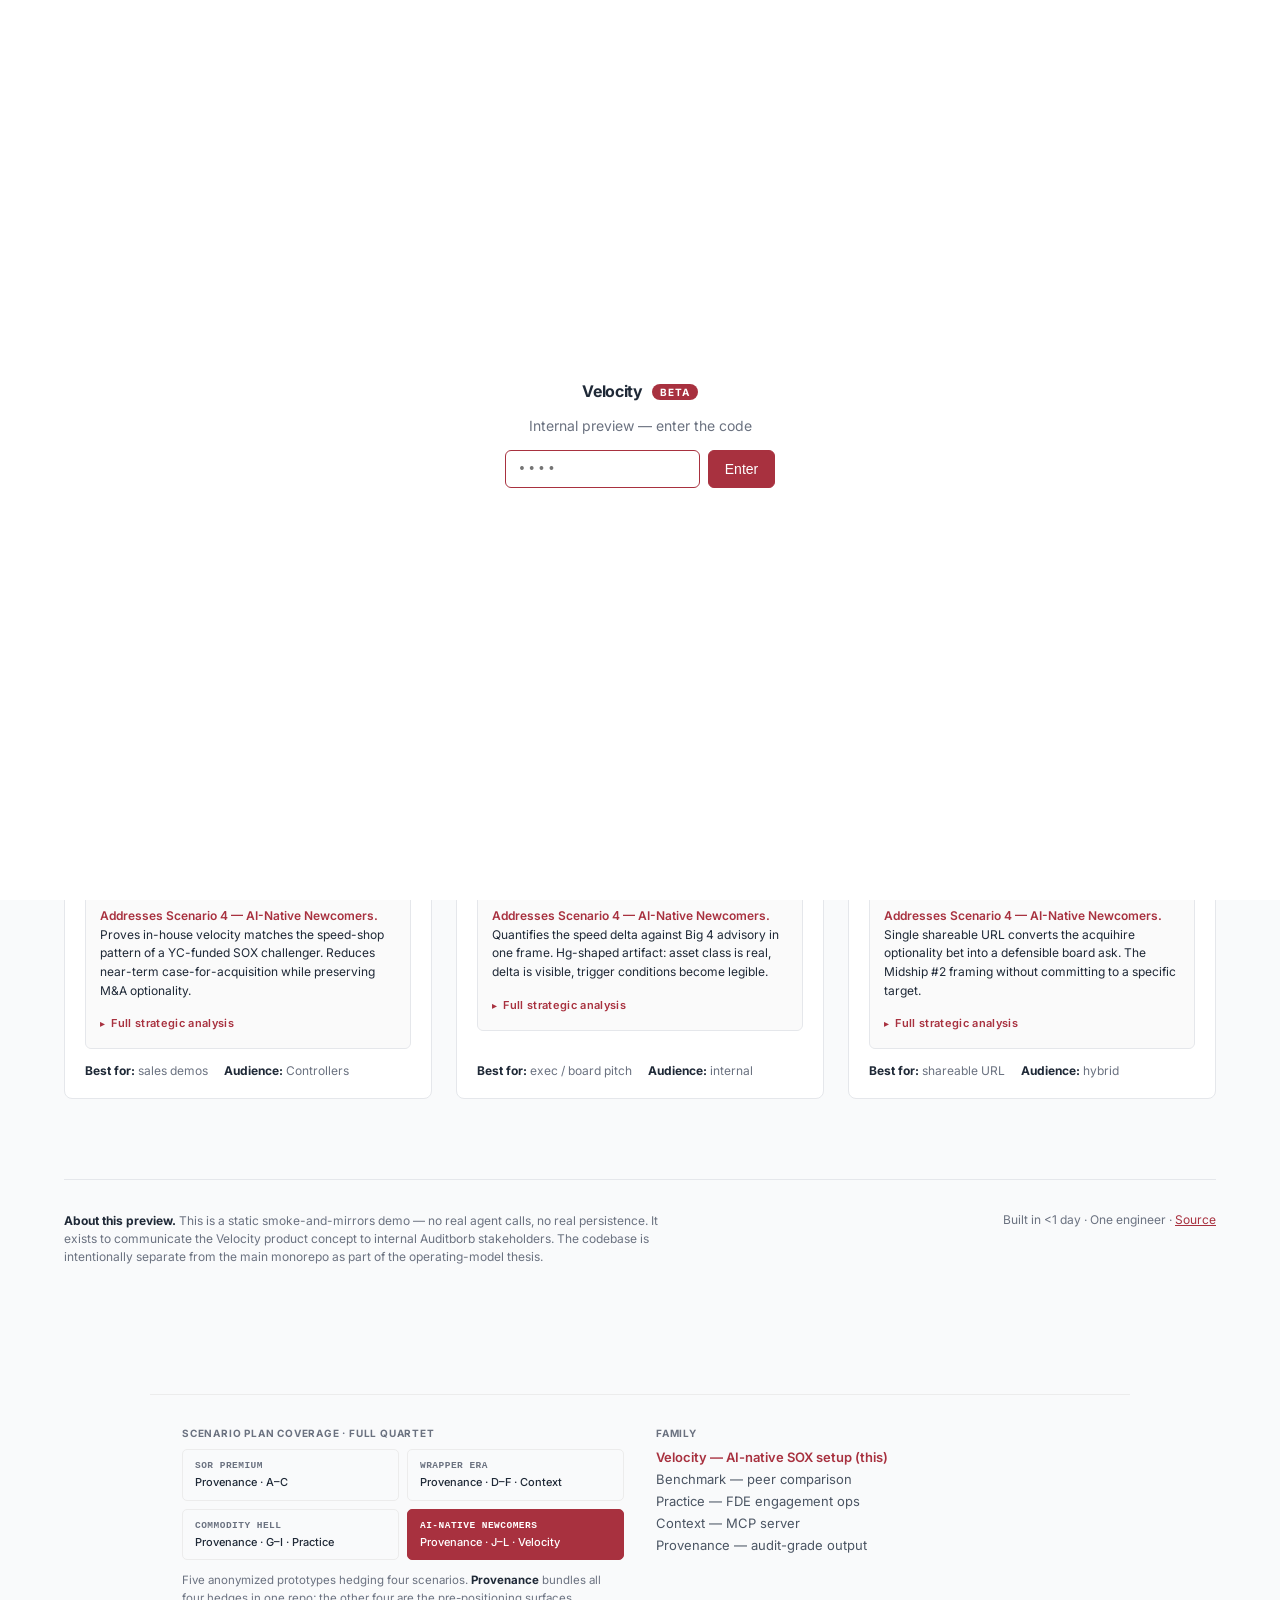
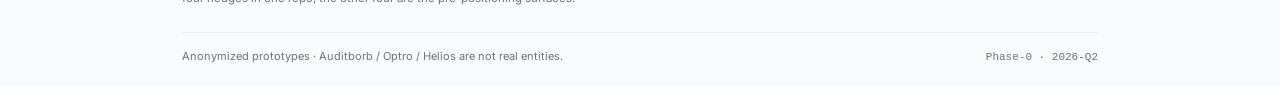
==== index.html @ 1fac0335 "Add Optro family footer linking all five sibling prototypes Drop-in self-contained footer (inline CS" ====
<!DOCTYPE html>
<html lang="en">
<head>
  <meta charset="UTF-8" />
  <meta name="viewport" content="width=device-width, initial-scale=1.0" />
  <meta name="robots" content="noindex,nofollow" />
  <title>Velocity — Internal Preview</title>
  <link rel="preconnect" href="https://fonts.googleapis.com" />
  <link rel="preconnect" href="https://fonts.gstatic.com" crossorigin />
  <link href="https://fonts.googleapis.com/css2?family=Inter:wght@400;500;600;700&family=Source+Serif+4:wght@400;600&display=swap" rel="stylesheet" />
  <link rel="stylesheet" href="shared.css" />
  <style>
    /* Scenario hedge block */
    .scenario-block { margin: 4px 0 14px; padding: 12px 14px; background: #fafafa; border: 1px solid var(--border); border-radius: 6px; }
    .scenario-block-label { font-size: 9px; font-weight: 700; letter-spacing: 0.12em; text-transform: uppercase; color: var(--muted); margin-bottom: 8px; }
    .scenario-map { display: grid; grid-template-columns: 1fr 1fr; gap: 4px; margin: 0; }
    .sm-cell { padding: 6px 8px; background: white; border: 1px solid var(--border); border-radius: 3px; font-size: 10px; line-height: 1.3; min-height: 38px; display: flex; flex-direction: column; gap: 1px; }
    .sm-cell .sm-tag { font-family: ui-monospace, monospace; font-size: 9px; font-weight: 700; color: var(--muted); }
    .sm-cell .sm-name { font-weight: 500; color: var(--ink); }
    .sm-cell.active { background: var(--accent); border-color: var(--accent); }
    .sm-cell.active .sm-tag, .sm-cell.active .sm-name { color: white; }
    .sm-cell.cross { background: #fef2f2; border-color: #fecaca; }
    .sm-cell.cross .sm-tag, .sm-cell.cross .sm-name { color: var(--accent); }
    .sm-cell.vuln { opacity: 0.5; }
    .sm-cell.vuln .sm-name { text-decoration: line-through; }
    .scenario-axis { font-size: 8px; color: var(--muted); font-family: ui-monospace, monospace; text-transform: uppercase; letter-spacing: 0.08em; display: flex; justify-content: space-between; padding: 4px 2px 0; }
    .scenario-analysis { font-size: 12px; line-height: 1.55; color: var(--ink); margin: 10px 0 0; }
    .scenario-analysis strong { color: var(--accent); font-weight: 600; }
    /* Progressive disclosure */
    .scenario-deep { margin-top: 10px; }
    .scenario-deep summary { cursor: pointer; font-size: 11px; font-weight: 600; color: var(--accent); letter-spacing: 0.03em; padding: 6px 8px; margin: 0 -8px; border-radius: 4px; list-style: none; user-select: none; display: flex; align-items: center; gap: 6px; }
    .scenario-deep summary::-webkit-details-marker { display: none; }
    .scenario-deep summary::before { content: '▸'; font-size: 10px; transition: transform 0.15s; }
    .scenario-deep[open] summary::before { transform: rotate(90deg); }
    .scenario-deep summary:hover { background: rgba(168, 49, 63, 0.06); }
    .scenario-deep-body { margin-top: 10px; padding: 12px 14px; background: white; border: 1px solid var(--border); border-radius: 5px; }
    .sd-section { margin-bottom: 14px; }
    .sd-section:last-child { margin-bottom: 0; }
    .sd-label { font-size: 9px; font-weight: 700; color: var(--muted); text-transform: uppercase; letter-spacing: 0.08em; margin-bottom: 4px; }
    .sd-text { font-size: 11.5px; line-height: 1.55; color: var(--ink); }
    .sd-text code { font-family: ui-monospace, monospace; font-size: 11px; background: #f3f4f6; padding: 1px 5px; border-radius: 3px; }
    .sd-list { font-size: 11.5px; line-height: 1.55; color: var(--ink); margin: 0; padding-left: 16px; }
    .sd-list li { margin-bottom: 3px; }
    .sd-list li:last-child { margin-bottom: 0; }
    .sd-cost { display: inline-block; font-family: ui-monospace, monospace; font-size: 10px; background: #fef2f2; color: var(--accent); padding: 1px 6px; border-radius: 3px; }
  </style>
  <script>
    document.addEventListener('DOMContentLoaded', function() {
      document.querySelectorAll('.scenario-block').forEach(function(el) {
        el.addEventListener('click', function(e) { e.stopPropagation(); });
      });
    });
  </script>
</head>
<body>
  <header style="border-bottom: 1px solid var(--border); background: white;">
    <div class="container" style="display: flex; justify-content: space-between; align-items: center; padding: 16px 24px;">
      <div>
        <span class="brand">Velocity</span>
        <span class="beta-pill">BETA</span>
      </div>
      <div style="font-size: 12px; color: var(--muted);">
        Internal preview — <span class="accent">do not share</span>
      </div>
    </div>
  </header>

  <main class="container" style="padding: 64px 24px;">
    <div style="max-width: 720px;">
      <h1 style="font-size: 40px; font-weight: 700; letter-spacing: -0.02em; line-height: 1.1; margin: 0 0 16px;">
        Three ways to explain Velocity.
      </h1>
      <p style="font-size: 18px; color: var(--muted); line-height: 1.5; margin: 0 0 12px;">
        Velocity is Auditborb's AI-native pre-IPO SOX 404 self-serve product — positioned against Vanta on speed and against Big 4 advisory on cost. This page is the internal preview of three different demo formats that explain the idea.
      </p>
      <p style="font-size: 14px; color: var(--muted); line-height: 1.5; margin: 0 0 0;">
        Pick one to view. Each is fully clickable; all content is pre-baked (no live agent). The wizard is not the product — the operating model is the product. The wizard is the surface that proves it.
      </p>
    </div>

    <section style="margin-top: 48px; display: grid; grid-template-columns: repeat(auto-fit, minmax(320px, 1fr)); gap: 24px;">

      <!-- Option 1 -->
      <a href="option-1.html" class="card" style="text-decoration: none; color: inherit; display: flex; flex-direction: column; overflow: hidden; transition: transform 0.15s, box-shadow 0.15s;" onmouseover="this.style.transform='translateY(-2px)';this.style.boxShadow='0 8px 24px -8px rgba(0,0,0,0.1)'" onmouseout="this.style.transform='';this.style.boxShadow=''">
        <div style="aspect-ratio: 16/10; background: linear-gradient(135deg, #fef2f2 0%, #fce7f3 100%); display: flex; align-items: center; justify-content: center; border-bottom: 1px solid var(--border); position: relative;">
          <!-- Stylized preview: wizard stepper + faux content -->
          <div style="position: absolute; inset: 24px; background: white; border: 1px solid var(--border); border-radius: 6px; padding: 16px; display: flex; flex-direction: column; gap: 12px;">
            <div class="stepper">
              <div class="stepper-dot done"></div>
              <div class="stepper-dot done"></div>
              <div class="stepper-dot active"></div>
              <div class="stepper-dot"></div>
              <div class="stepper-dot"></div>
            </div>
            <div style="font-size: 11px; color: var(--muted);">Step 3 — Narratives</div>
            <div style="display: flex; flex-direction: column; gap: 6px;">
              <div style="height: 8px; background: #e5e7eb; border-radius: 2px; width: 80%;"></div>
              <div style="height: 8px; background: #e5e7eb; border-radius: 2px; width: 60%;"></div>
              <div style="height: 8px; background: #e5e7eb; border-radius: 2px; width: 70%;"></div>
            </div>
            <div style="margin-top: auto; display: flex; gap: 4px;">
              <span class="confidence-pill conf-low">low</span>
              <span class="confidence-pill conf-medium">med</span>
              <span class="confidence-pill conf-high">high</span>
            </div>
          </div>
        </div>
        <div style="padding: 20px; flex: 1; display: flex; flex-direction: column;">
          <div style="display: flex; align-items: center; gap: 8px; margin-bottom: 8px;">
            <div style="font-size: 12px; font-weight: 600; color: var(--accent); text-transform: uppercase; letter-spacing: 0.05em;">Option 1</div>
            <div style="font-size: 11px; color: var(--muted);">~3 min to view</div>
          </div>
          <h3 style="font-size: 20px; font-weight: 600; margin: 0 0 8px;">Scripted wizard click-through</h3>
          <p style="font-size: 14px; color: var(--muted); line-height: 1.5; margin: 0 0 16px;">
            Walk through all 5 wizard steps as if you were a Controller at Helios Robotics. Pre-baked agent content streams in real time. Most "feels like a product."
          </p>
          <div class="scenario-block">
            <div class="scenario-block-label">Scenario hedge</div>
            <div class="scenario-map">
              <div class="sm-cell"><span class="sm-tag">S1</span><span class="sm-name">Wrapper Era</span></div>
              <div class="sm-cell"><span class="sm-tag">S2</span><span class="sm-name">SoR Premium</span></div>
              <div class="sm-cell"><span class="sm-tag">S3</span><span class="sm-name">Commodity Hell</span></div>
              <div class="sm-cell active"><span class="sm-tag">S4</span><span class="sm-name">AI-Native Newcomers</span></div>
            </div>
            <div class="scenario-axis"><span>← platforms</span><span>applications →</span></div>
            <p class="scenario-analysis"><strong>Addresses Scenario 4 — AI-Native Newcomers.</strong> Proves in-house velocity matches the speed-shop pattern of a YC-funded SOX challenger. Reduces near-term case-for-acquisition while preserving M&A optionality.</p>
            <details class="scenario-deep">
              <summary>Full strategic analysis</summary>
              <div class="scenario-deep-body">
                <div class="sd-section">
                  <div class="sd-label">Scenario story</div>
                  <div class="sd-text">Vanta acquires an agentic SOX testing company by Q2 2027; a YC batch funds five GRC startups in one cohort. New entrants ship faster because they carry no legacy product, no enterprise sales overhead, and AI-native development practices.</div>
                </div>
                <div class="sd-section">
                  <div class="sd-label">What this prototype proves</div>
                  <ul class="sd-list">
                    <li>Optro can ship a "feels-like-a-real-product" customer surface at static-HTML cost — 5 wizard steps, fake-streamed agent content, end-to-end Helios narrative.</li>
                    <li>The same 1-engineer / &lt;1-day pattern Midship-class teams use is reproducible in-house, not unique to YC newcomers.</li>
                    <li>Cross-product Helios continuity across the family demonstrates portfolio coherence newcomers cannot match at acquisition.</li>
                  </ul>
                </div>
                <div class="sd-section">
                  <div class="sd-label">What it does not address</div>
                  <ul class="sd-list">
                    <li>Real agent integration — fake streaming masks production engineering cost.</li>
                    <li>Auth, billing, multi-tenancy — explicitly out of scope.</li>
                    <li>Customer retention post-Velocity — wizard converts but does not prove durability.</li>
                  </ul>
                </div>
                <div class="sd-section">
                  <div class="sd-label">Trigger conditions</div>
                  <div class="sd-text">Win-rate against compliance-as-code drops below 60% for 2 consecutive quarters → pursue acquisition of a speed-shop. This prototype reduces near-term acquisition urgency by demonstrating in-house velocity is real.</div>
                </div>
                <div class="sd-section">
                  <div class="sd-label">Cost · win condition</div>
                  <div class="sd-text"><span class="sd-cost">M&amp;A budget + Hg approval</span> for production version. Win = Optro maintains shipping velocity by importing it from outside, not building internally — and this artifact buys time before that call is forced.</div>
                </div>
              </div>
            </details>
          </div>
          <div style="margin-top: auto; font-size: 12px; color: var(--muted); display: flex; gap: 16px;">
            <span><strong style="color: var(--ink);">Best for:</strong> sales demos</span>
            <span><strong style="color: var(--ink);">Audience:</strong> Controllers</span>
          </div>
        </div>
      </a>

      <!-- Option 2 -->
      <a href="option-2.html" class="card" style="text-decoration: none; color: inherit; display: flex; flex-direction: column; overflow: hidden; transition: transform 0.15s, box-shadow 0.15s;" onmouseover="this.style.transform='translateY(-2px)';this.style.boxShadow='0 8px 24px -8px rgba(0,0,0,0.1)'" onmouseout="this.style.transform='';this.style.boxShadow=''">
        <div style="aspect-ratio: 16/10; background: linear-gradient(135deg, #f0f9ff 0%, #fef2f2 100%); display: flex; align-items: center; justify-content: center; border-bottom: 1px solid var(--border); position: relative;">
          <div style="position: absolute; inset: 24px; display: grid; grid-template-columns: 1fr 1fr; gap: 8px;">
            <div style="background: white; border: 1px solid var(--border); border-radius: 6px; padding: 12px; display: flex; flex-direction: column; gap: 6px;">
              <div style="font-size: 10px; color: var(--muted); font-weight: 600;">BIG 4</div>
              <div style="height: 6px; background: #d1d5db; border-radius: 2px; width: 30%;"></div>
              <div style="height: 6px; background: #d1d5db; border-radius: 2px; width: 20%;"></div>
              <div style="height: 6px; background: #e5e7eb; border-radius: 2px; width: 0%;"></div>
              <div style="margin-top: auto; font-size: 9px; color: var(--muted);">Week 2/26</div>
            </div>
            <div style="background: white; border: 1px solid var(--accent); border-radius: 6px; padding: 12px; display: flex; flex-direction: column; gap: 6px;">
              <div style="font-size: 10px; color: var(--accent); font-weight: 600;">VELOCITY</div>
              <div style="height: 6px; background: var(--accent); border-radius: 2px; width: 90%;"></div>
              <div style="height: 6px; background: var(--accent); border-radius: 2px; width: 85%;"></div>
              <div style="height: 6px; background: var(--accent); border-radius: 2px; width: 70%;"></div>
              <div style="margin-top: auto; font-size: 9px; color: var(--accent); font-weight: 600;">2:14 ✓</div>
            </div>
          </div>
        </div>
        <div style="padding: 20px; flex: 1; display: flex; flex-direction: column;">
          <div style="display: flex; align-items: center; gap: 8px; margin-bottom: 8px;">
            <div style="font-size: 12px; font-weight: 600; color: var(--accent); text-transform: uppercase; letter-spacing: 0.05em;">Option 2</div>
            <div style="font-size: 11px; color: var(--muted);">~2 min to view</div>
          </div>
          <h3 style="font-size: 20px; font-weight: 600; margin: 0 0 8px;">Split-screen race</h3>
          <p style="font-size: 14px; color: var(--muted); line-height: 1.5; margin: 0 0 16px;">
            Big 4 timeline on the left, Velocity flow on the right, same clock. Hit Start and watch Velocity finish in 2 minutes while Big 4 plods through 6 weeks of meetings.
          </p>
          <div class="scenario-block">
            <div class="scenario-block-label">Scenario hedge</div>
            <div class="scenario-map">
              <div class="sm-cell"><span class="sm-tag">S1</span><span class="sm-name">Wrapper Era</span></div>
              <div class="sm-cell"><span class="sm-tag">S2</span><span class="sm-name">SoR Premium</span></div>
              <div class="sm-cell"><span class="sm-tag">S3</span><span class="sm-name">Commodity Hell</span></div>
              <div class="sm-cell active"><span class="sm-tag">S4</span><span class="sm-name">AI-Native Newcomers</span></div>
            </div>
            <div class="scenario-axis"><span>← platforms</span><span>applications →</span></div>
            <p class="scenario-analysis"><strong>Addresses Scenario 4 — AI-Native Newcomers.</strong> Quantifies the speed delta against Big 4 advisory in one frame. Hg-shaped artifact: asset class is real, delta is visible, trigger conditions become legible.</p>
            <details class="scenario-deep">
              <summary>Full strategic analysis</summary>
              <div class="scenario-deep-body">
                <div class="sd-section">
                  <div class="sd-label">Scenario story</div>
                  <div class="sd-text">Same as Option 1 — AI-Native Newcomers (Vanta + YC speed-shops) out-ship incumbents on the AI-native customer surface. The race-against-Big-4 framing is the most quotable single artifact in the Velocity family.</div>
                </div>
                <div class="sd-section">
                  <div class="sd-label">What this prototype proves</div>
                  <ul class="sd-list">
                    <li>6-weeks-to-2-minutes speed delta visualized in one quotable frame.</li>
                    <li>The Big 4 baseline (~$1-5M, 6-12 weeks) is the price umbrella under which any AI-native challenger operates — Optro can credibly claim the disruption position.</li>
                    <li>Hg-friendly: the asset class is real, the delta is visible, the trigger conditions for acquisition become legible.</li>
                  </ul>
                </div>
                <div class="sd-section">
                  <div class="sd-label">What it does not address</div>
                  <ul class="sd-list">
                    <li>Quality of the output — speed only.</li>
                    <li>Customer willingness to substitute self-serve for advisory engagement.</li>
                    <li>Durability of the speed delta as competitors catch up.</li>
                  </ul>
                </div>
                <div class="sd-section">
                  <div class="sd-label">Trigger conditions</div>
                  <div class="sd-text">Same as Option 1. Plus: Hg or board asks "what does Vanta's SOX module actually cost vs us"; a YC speed-shop posts a viral "we built X in a week" thread in GRC Twitter.</div>
                </div>
                <div class="sd-section">
                  <div class="sd-label">Cost · win condition</div>
                  <div class="sd-text"><span class="sd-cost">M&amp;A budget + Hg approval</span>. Win = Optro retains net-new pre-IPO segment without needing an acquihire, or — if a hire is required — has the artifact to anchor the case.</div>
                </div>
              </div>
            </details>
          </div>
          <div style="margin-top: auto; font-size: 12px; color: var(--muted); display: flex; gap: 16px;">
            <span><strong style="color: var(--ink);">Best for:</strong> exec / board pitch</span>
            <span><strong style="color: var(--ink);">Audience:</strong> internal</span>
          </div>
        </div>
      </a>

      <!-- Option 3 -->
      <a href="option-3.html" class="card" style="text-decoration: none; color: inherit; display: flex; flex-direction: column; overflow: hidden; transition: transform 0.15s, box-shadow 0.15s;" onmouseover="this.style.transform='translateY(-2px)';this.style.boxShadow='0 8px 24px -8px rgba(0,0,0,0.1)'" onmouseout="this.style.transform='';this.style.boxShadow=''">
        <div style="aspect-ratio: 16/10; background: linear-gradient(135deg, #f0fdf4 0%, #fef2f2 100%); display: flex; align-items: center; justify-content: center; border-bottom: 1px solid var(--border); position: relative;">
          <div style="position: absolute; inset: 24px; background: white; border: 1px solid var(--border); border-radius: 6px; padding: 16px; display: flex; flex-direction: column; gap: 8px; overflow: hidden;">
            <div style="font-family: var(--serif); font-weight: 600; font-size: 13px;">Meet Anton.</div>
            <div style="height: 4px; background: #e5e7eb; border-radius: 2px; width: 90%;"></div>
            <div style="height: 4px; background: #e5e7eb; border-radius: 2px; width: 75%;"></div>
            <div style="height: 4px; background: #e5e7eb; border-radius: 2px; width: 60%;"></div>
            <div style="height: 4px; background: #e5e7eb; border-radius: 2px; width: 80%;"></div>
            <div style="height: 4px; background: #e5e7eb; border-radius: 2px; width: 70%;"></div>
            <div style="margin-top: 8px; height: 4px; background: var(--accent); border-radius: 2px; width: 40%;"></div>
            <div style="height: 4px; background: #e5e7eb; border-radius: 2px; width: 65%;"></div>
            <div style="height: 4px; background: #e5e7eb; border-radius: 2px; width: 55%;"></div>
          </div>
        </div>
        <div style="padding: 20px; flex: 1; display: flex; flex-direction: column;">
          <div style="display: flex; align-items: center; gap: 8px; margin-bottom: 8px;">
            <div style="font-size: 12px; font-weight: 600; color: var(--accent); text-transform: uppercase; letter-spacing: 0.05em;">Option 3</div>
            <div style="font-size: 11px; color: var(--muted);">~90 sec scroll</div>
          </div>
          <h3 style="font-size: 20px; font-weight: 600; margin: 0 0 8px;">Long-scroll narrative</h3>
          <p style="font-size: 14px; color: var(--muted); line-height: 1.5; margin: 0 0 16px;">
            A scrolling story that follows Anton, a Controller at Helios Robotics, from "we need SOX" to "PDF in hand." Most shareable format — links well in DMs.
          </p>
          <div class="scenario-block">
            <div class="scenario-block-label">Scenario hedge</div>
            <div class="scenario-map">
              <div class="sm-cell"><span class="sm-tag">S1</span><span class="sm-name">Wrapper Era</span></div>
              <div class="sm-cell"><span class="sm-tag">S2</span><span class="sm-name">SoR Premium</span></div>
              <div class="sm-cell"><span class="sm-tag">S3</span><span class="sm-name">Commodity Hell</span></div>
              <div class="sm-cell active"><span class="sm-tag">S4</span><span class="sm-name">AI-Native Newcomers</span></div>
            </div>
            <div class="scenario-axis"><span>← platforms</span><span>applications →</span></div>
            <p class="scenario-analysis"><strong>Addresses Scenario 4 — AI-Native Newcomers.</strong> Single shareable URL converts the acquihire optionality bet into a defensible board ask. The Midship #2 framing without committing to a specific target.</p>
            <details class="scenario-deep">
              <summary>Full strategic analysis</summary>
              <div class="scenario-deep-body">
                <div class="sd-section">
                  <div class="sd-label">Scenario story</div>
                  <div class="sd-text">Same as Options 1 + 2 — AI-Native Newcomers thesis. The narrative format is the asset Hg / board members actually engage with at the optionality-bet stage, before any specific target.</div>
                </div>
                <div class="sd-section">
                  <div class="sd-label">What this prototype proves</div>
                  <ul class="sd-list">
                    <li>The Midship #2 pattern is real, transferable, articulable without committing to a specific target.</li>
                    <li>The operating-model thesis (separate codebase + weekly releases + agent-led content) is the asset, not a specific company.</li>
                    <li>The optionality bet has a board-ready narrative that doesn't require naming the target.</li>
                  </ul>
                </div>
                <div class="sd-section">
                  <div class="sd-label">What it does not address</div>
                  <ul class="sd-list">
                    <li>Cultural fit with any specific target.</li>
                    <li>Integration overhead post-acquisition.</li>
                    <li>Whether Optro can hold the speed culture long-term post-acquihire.</li>
                  </ul>
                </div>
                <div class="sd-section">
                  <div class="sd-label">Trigger conditions</div>
                  <div class="sd-text">Same as Options 1 + 2. Plus: a specific target appears (Cardamon raises, Oxus scales); Hg starts pattern-matching from comparable PE portfolio acquihires.</div>
                </div>
                <div class="sd-section">
                  <div class="sd-label">Cost · win condition</div>
                  <div class="sd-text"><span class="sd-cost">M&amp;A budget + Hg approval</span>. Win = Optro has a quotable narrative for "this is what shipping like Midship #2 looks like" before any specific target conversation begins.</div>
                </div>
              </div>
            </details>
          </div>
          <div style="margin-top: auto; font-size: 12px; color: var(--muted); display: flex; gap: 16px;">
            <span><strong style="color: var(--ink);">Best for:</strong> shareable URL</span>
            <span><strong style="color: var(--ink);">Audience:</strong> hybrid</span>
          </div>
        </div>
      </a>

    </section>

    <footer style="margin-top: 80px; padding-top: 32px; border-top: 1px solid var(--border); display: flex; justify-content: space-between; flex-wrap: wrap; gap: 16px;">
      <div style="font-size: 12px; color: var(--muted); max-width: 600px; line-height: 1.5;">
        <strong style="color: var(--ink);">About this preview.</strong>
        This is a static smoke-and-mirrors demo — no real agent calls, no real persistence. It exists to communicate the Velocity product concept to internal Auditborb stakeholders. The codebase is intentionally separate from the main monorepo as part of the operating-model thesis.
      </div>
      <div style="font-size: 12px; color: var(--muted);">
        Built in &lt;1 day · One engineer · <a href="#" style="color: var(--accent);">Source</a>
      </div>
    </footer>
  </main>

  <script src="shared.js"></script>
  <script>injectGate();</script>
<!-- ===== Optro family footer · drop-in ===== -->
<div class="optro-family-footer" data-self="velocity">
  <style>
    .optro-family-footer { max-width: 980px; margin: 64px auto 0; padding: 32px 32px 24px; border-top: 1px solid #ececec; font-family: 'Inter', system-ui, -apple-system, sans-serif; color: #6b7280; }
    .optro-family-footer .off-grid { display: grid; grid-template-columns: 1fr 1fr; gap: 32px; align-items: start; }
    @media (max-width: 720px) { .optro-family-footer .off-grid { grid-template-columns: 1fr; gap: 24px; } }
    .optro-family-footer h4 { font-size: 10px; font-weight: 700; color: #6b7280; text-transform: uppercase; letter-spacing: 0.08em; margin: 0 0 10px; }
    .optro-family-footer .off-map { display: grid; grid-template-columns: repeat(2, 1fr); gap: 8px; }
    .optro-family-footer .off-cell { padding: 10px 12px; background: #f9fafb; border: 1px solid #ececec; border-radius: 5px; font-size: 11px; line-height: 1.35; }
    .optro-family-footer .off-cell .off-tag { font-family: 'JetBrains Mono', ui-monospace, monospace; font-size: 9.5px; font-weight: 700; color: #6b7280; letter-spacing: 0.05em; text-transform: uppercase; }
    .optro-family-footer .off-cell .off-name { color: #1f2937; margin-top: 2px; font-weight: 500; }
    .optro-family-footer .off-cell.active { background: #A8313F; border-color: #A8313F; }
    .optro-family-footer .off-cell.active .off-tag, .optro-family-footer .off-cell.active .off-name { color: white; }
    .optro-family-footer .off-coverage { font-size: 11.5px; color: #6b7280; line-height: 1.55; margin-top: 12px; max-width: 460px; }
    .optro-family-footer .off-coverage strong { color: #1f2937; }
    .optro-family-footer .off-links { display: flex; flex-direction: column; gap: 6px; font-size: 13px; }
    .optro-family-footer .off-links a { color: #4b5563; text-decoration: none; }
    .optro-family-footer .off-links a:hover { color: #1f2937; text-decoration: underline; }
    .optro-family-footer .off-links .off-self { color: #A8313F; font-weight: 600; }
    .optro-family-footer .off-fineprint { margin-top: 24px; padding-top: 16px; border-top: 1px solid #ececec; display: flex; justify-content: space-between; gap: 16px; font-size: 11px; color: #6b7280; }
    .optro-family-footer .off-fineprint code { font-family: 'JetBrains Mono', ui-monospace, monospace; }
  </style>
  <div class="off-grid">
    <div>
      <h4>Scenario plan coverage · full quartet</h4>
      <div class="off-map">
        <div class="off-cell" data-scenario="sor"><div class="off-tag">SoR Premium</div><div class="off-name">Provenance · A–C</div></div>
        <div class="off-cell" data-scenario="wrapper"><div class="off-tag">Wrapper Era</div><div class="off-name">Provenance · D–F · Context</div></div>
        <div class="off-cell" data-scenario="commodity"><div class="off-tag">Commodity Hell</div><div class="off-name">Provenance · G–I · Practice</div></div>
        <div class="off-cell" data-scenario="newcomers"><div class="off-tag">AI-Native Newcomers</div><div class="off-name">Provenance · J–L · Velocity</div></div>
      </div>
      <div class="off-coverage">
        Five anonymized prototypes hedging four scenarios. <strong>Provenance</strong> bundles all four hedges in one repo; the other four are the pre-positioning surfaces.
      </div>
    </div>
    <div>
      <h4>Family</h4>
      <div class="off-links">
        <a href="https://sandersonboard.github.io/velocity-borb/"   data-key="velocity">Velocity — AI-native SOX setup</a>
        <a href="https://sandersonboard.github.io/benchmark-borb/"  data-key="benchmark">Benchmark — peer comparison</a>
        <a href="https://sandersonboard.github.io/practice-borb/"   data-key="practice">Practice — FDE engagement ops</a>
        <a href="https://sandersonboard.github.io/context-borb/"    data-key="context">Context — MCP server</a>
        <a href="https://sandersonboard.github.io/provenance-borb/" data-key="provenance">Provenance — audit-grade output</a>
      </div>
    </div>
  </div>
  <div class="off-fineprint">
    <span>Anonymized prototypes · Auditborb / Optro / Helios are not real entities.</span>
    <span><code>Phase-0 · 2026-Q2</code></span>
  </div>
  <script>
    (function () {
      var root = document.currentScript.closest('.optro-family-footer');
      var self = root.getAttribute('data-self');
      var scenarioByKey = { velocity: 'newcomers', benchmark: 'sor', practice: 'commodity', context: 'wrapper', provenance: 'all' };
      var cells = root.querySelectorAll('.off-cell');
      if (self === 'provenance') {
        cells.forEach(function (c) { c.classList.add('active'); });
      } else {
        var s = scenarioByKey[self];
        cells.forEach(function (c) { if (c.getAttribute('data-scenario') === s) c.classList.add('active'); });
      }
      var links = root.querySelectorAll('.off-links a');
      links.forEach(function (a) {
        if (a.getAttribute('data-key') === self) {
          var span = document.createElement('span');
          span.className = 'off-self';
          span.textContent = a.textContent + ' (this)';
          a.replaceWith(span);
        }
      });
    })();
  </script>
</div>

</body>
</html>
---- shared.css ----
/* Velocity demo — shared styles */
:root {
  --accent: #A8313F;
  --ink: #1f2937;
  --muted: #6b7280;
  --border: #e5e7eb;
  --bg: #f9fafb;
  --card: #ffffff;
  --serif: 'Source Serif 4', 'Source Serif Pro', Georgia, serif;
  --sans: 'Inter', system-ui, -apple-system, sans-serif;
}

* { box-sizing: border-box; }

body {
  font-family: var(--sans);
  color: var(--ink);
  background: var(--bg);
  margin: 0;
  -webkit-font-smoothing: antialiased;
  -moz-osx-font-smoothing: grayscale;
}

.beta-pill {
  display: inline-block;
  padding: 2px 8px;
  font-size: 10px;
  font-weight: 700;
  letter-spacing: 0.08em;
  background: var(--accent);
  color: white;
  border-radius: 999px;
  vertical-align: middle;
  margin-left: 6px;
}

.accent { color: var(--accent); }
.bg-accent { background: var(--accent); color: white; }
.bg-accent:hover { background: #8e2734; }

.card {
  background: var(--card);
  border: 1px solid var(--border);
  border-radius: 8px;
}

.btn {
  display: inline-flex;
  align-items: center;
  gap: 6px;
  padding: 10px 16px;
  border-radius: 6px;
  font-weight: 500;
  font-size: 14px;
  cursor: pointer;
  border: 1px solid var(--border);
  background: white;
  color: var(--ink);
  text-decoration: none;
  transition: all 0.15s;
}
.btn:hover { background: #f3f4f6; }
.btn-primary {
  background: var(--accent);
  color: white;
  border-color: var(--accent);
}
.btn-primary:hover { background: #8e2734; }
.btn-primary:disabled {
  background: #d1d5db;
  border-color: #d1d5db;
  cursor: not-allowed;
}

.assumption-chip {
  display: inline-flex;
  align-items: center;
  gap: 4px;
  padding: 2px 8px;
  font-size: 11px;
  background: #fef3c7;
  border: 1px solid #fde68a;
  color: #78350f;
  border-radius: 4px;
  margin: 2px;
  cursor: pointer;
}
.assumption-chip:hover { background: #fde68a; }

.confidence-pill {
  display: inline-flex;
  align-items: center;
  gap: 4px;
  padding: 2px 8px;
  font-size: 11px;
  font-weight: 500;
  border-radius: 999px;
}
.conf-high { background: #d1fae5; color: #065f46; }
.conf-medium { background: #fef3c7; color: #92400e; }
.conf-low { background: #fee2e2; color: #991b1b; }

.streaming-cursor::after {
  content: '▊';
  display: inline-block;
  animation: blink 1s infinite;
  margin-left: 1px;
  color: var(--accent);
}
@keyframes blink {
  0%, 49% { opacity: 1; }
  50%, 100% { opacity: 0; }
}

.timer-pill {
  display: inline-flex;
  align-items: center;
  gap: 6px;
  padding: 4px 10px;
  font-size: 12px;
  font-weight: 500;
  background: #fef2f2;
  border: 1px solid #fecaca;
  color: var(--accent);
  border-radius: 999px;
  font-variant-numeric: tabular-nums;
}

.stepper {
  display: flex;
  gap: 4px;
  align-items: center;
}
.stepper-dot {
  width: 24px;
  height: 4px;
  border-radius: 2px;
  background: var(--border);
}
.stepper-dot.active { background: var(--accent); }
.stepper-dot.done { background: #6b7280; }

/* Gate overlay */
#gate-overlay {
  position: fixed;
  inset: 0;
  background: white;
  display: flex;
  align-items: center;
  justify-content: center;
  z-index: 9999;
  flex-direction: column;
  gap: 16px;
}
#gate-overlay.hidden { display: none; }
#gate-form {
  display: flex;
  gap: 8px;
  align-items: center;
}
#gate-input {
  padding: 10px 12px;
  border: 1px solid var(--border);
  border-radius: 6px;
  font-size: 14px;
  font-family: monospace;
  letter-spacing: 0.1em;
  text-transform: uppercase;
  outline: none;
}
#gate-input:focus { border-color: var(--accent); }
#gate-error {
  color: var(--accent);
  font-size: 12px;
  height: 16px;
}

/* Small responsive helpers */
.container {
  max-width: 1200px;
  margin: 0 auto;
  padding: 0 24px;
}

/* Demo nav (top of demo pages) */
.demo-nav {
  border-bottom: 1px solid var(--border);
  background: white;
  padding: 12px 24px;
  display: flex;
  justify-content: space-between;
  align-items: center;
  position: sticky;
  top: 0;
  z-index: 10;
}
.demo-nav a { color: var(--muted); text-decoration: none; font-size: 13px; }
.demo-nav a:hover { color: var(--ink); }

.brand {
  font-weight: 700;
  letter-spacing: -0.02em;
  font-size: 16px;
}
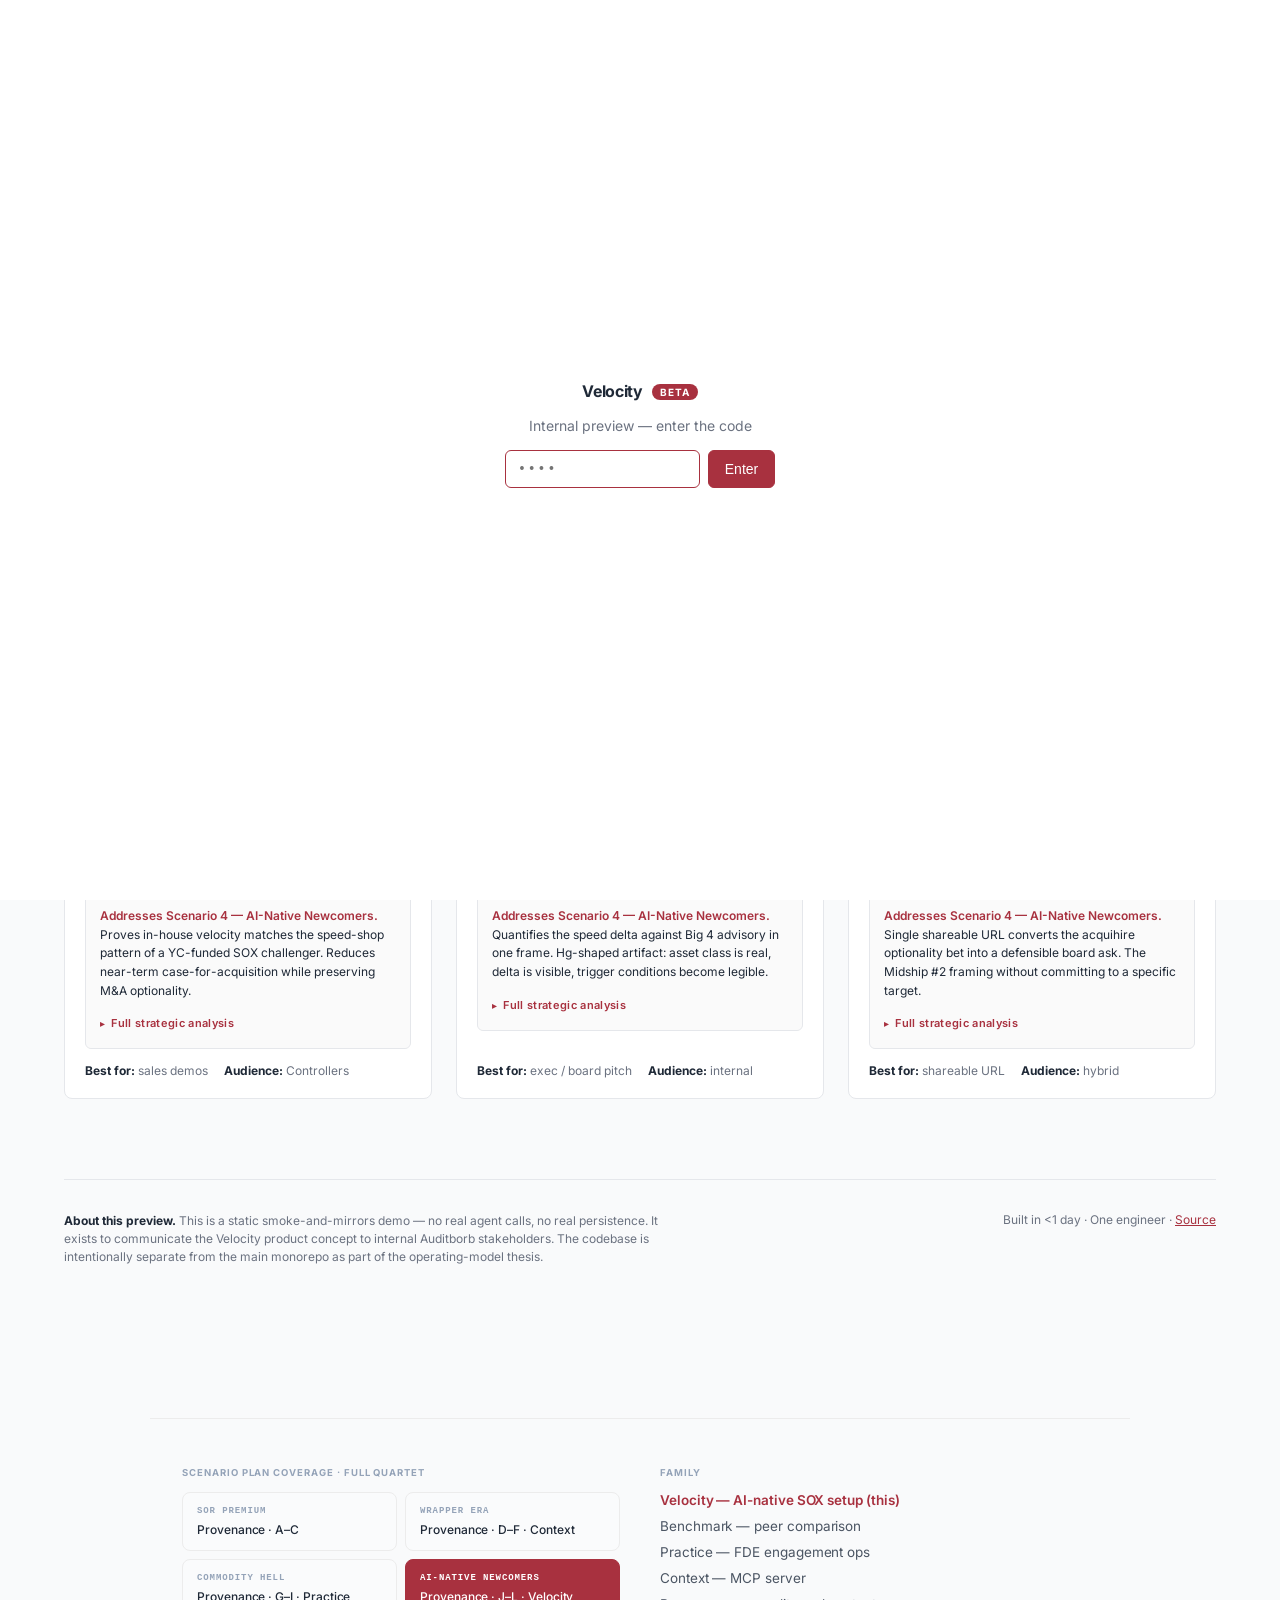
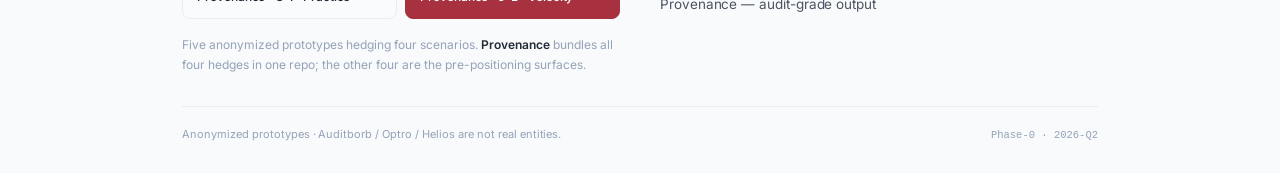
==== commit faafe974: "Polish family footer — tighter type, calmer borders, refined rhythm Footer v2: 88px top margin, 48px" ====
--- a/index.html
+++ b/index.html
@@ -335,27 +335,27 @@
 
   <script src="shared.js"></script>
   <script>injectGate();</script>
-<!-- ===== Optro family footer · drop-in ===== -->
+<!-- ===== Optro family footer · drop-in v2 (polished) ===== -->
 <div class="optro-family-footer" data-self="velocity">
   <style>
-    .optro-family-footer { max-width: 980px; margin: 64px auto 0; padding: 32px 32px 24px; border-top: 1px solid #ececec; font-family: 'Inter', system-ui, -apple-system, sans-serif; color: #6b7280; }
-    .optro-family-footer .off-grid { display: grid; grid-template-columns: 1fr 1fr; gap: 32px; align-items: start; }
-    @media (max-width: 720px) { .optro-family-footer .off-grid { grid-template-columns: 1fr; gap: 24px; } }
-    .optro-family-footer h4 { font-size: 10px; font-weight: 700; color: #6b7280; text-transform: uppercase; letter-spacing: 0.08em; margin: 0 0 10px; }
+    .optro-family-footer { max-width: 980px; margin: 88px auto 0; padding: 48px 32px 32px; border-top: 1px solid #ececec; font-family: 'Inter', system-ui, -apple-system, sans-serif; color: #6b7280; -webkit-font-smoothing: antialiased; }
+    .optro-family-footer .off-grid { display: grid; grid-template-columns: 1fr 1fr; gap: 40px; align-items: start; }
+    @media (max-width: 720px) { .optro-family-footer .off-grid { grid-template-columns: 1fr; gap: 28px; } }
+    .optro-family-footer h4 { font-size: 9.5px; font-weight: 700; color: #94a3b8; text-transform: uppercase; letter-spacing: 0.1em; margin: 0 0 14px; }
     .optro-family-footer .off-map { display: grid; grid-template-columns: repeat(2, 1fr); gap: 8px; }
-    .optro-family-footer .off-cell { padding: 10px 12px; background: #f9fafb; border: 1px solid #ececec; border-radius: 5px; font-size: 11px; line-height: 1.35; }
-    .optro-family-footer .off-cell .off-tag { font-family: 'JetBrains Mono', ui-monospace, monospace; font-size: 9.5px; font-weight: 700; color: #6b7280; letter-spacing: 0.05em; text-transform: uppercase; }
-    .optro-family-footer .off-cell .off-name { color: #1f2937; margin-top: 2px; font-weight: 500; }
+    .optro-family-footer .off-cell { padding: 12px 14px; background: #fafbfc; border: 1px solid #ececec; border-radius: 8px; font-size: 11px; line-height: 1.4; transition: transform 0.18s ease; }
+    .optro-family-footer .off-cell .off-tag { font-family: 'JetBrains Mono', ui-monospace, monospace; font-size: 9px; font-weight: 700; color: #94a3b8; letter-spacing: 0.1em; text-transform: uppercase; }
+    .optro-family-footer .off-cell .off-name { color: #1f2937; margin-top: 4px; font-weight: 500; font-size: 12px; letter-spacing: -0.005em; }
     .optro-family-footer .off-cell.active { background: #A8313F; border-color: #A8313F; }
     .optro-family-footer .off-cell.active .off-tag, .optro-family-footer .off-cell.active .off-name { color: white; }
-    .optro-family-footer .off-coverage { font-size: 11.5px; color: #6b7280; line-height: 1.55; margin-top: 12px; max-width: 460px; }
-    .optro-family-footer .off-coverage strong { color: #1f2937; }
-    .optro-family-footer .off-links { display: flex; flex-direction: column; gap: 6px; font-size: 13px; }
-    .optro-family-footer .off-links a { color: #4b5563; text-decoration: none; }
-    .optro-family-footer .off-links a:hover { color: #1f2937; text-decoration: underline; }
-    .optro-family-footer .off-links .off-self { color: #A8313F; font-weight: 600; }
-    .optro-family-footer .off-fineprint { margin-top: 24px; padding-top: 16px; border-top: 1px solid #ececec; display: flex; justify-content: space-between; gap: 16px; font-size: 11px; color: #6b7280; }
-    .optro-family-footer .off-fineprint code { font-family: 'JetBrains Mono', ui-monospace, monospace; }
+    .optro-family-footer .off-coverage { font-size: 12px; color: #94a3b8; line-height: 1.65; margin-top: 16px; max-width: 460px; }
+    .optro-family-footer .off-coverage strong { color: #1f2937; font-weight: 600; }
+    .optro-family-footer .off-links { display: flex; flex-direction: column; gap: 10px; font-size: 13.5px; }
+    .optro-family-footer .off-links a { color: #4b5563; text-decoration: none; letter-spacing: -0.005em; transition: color 0.15s ease; }
+    .optro-family-footer .off-links a:hover { color: #1f2937; }
+    .optro-family-footer .off-links .off-self { color: #A8313F; font-weight: 600; letter-spacing: -0.005em; }
+    .optro-family-footer .off-fineprint { margin-top: 32px; padding-top: 20px; border-top: 1px solid #ececec; display: flex; justify-content: space-between; gap: 16px; font-size: 11px; color: #94a3b8; letter-spacing: -0.002em; }
+    .optro-family-footer .off-fineprint code { font-family: 'JetBrains Mono', ui-monospace, monospace; font-size: 10.5px; letter-spacing: 0; }
   </style>
   <div class="off-grid">
     <div>
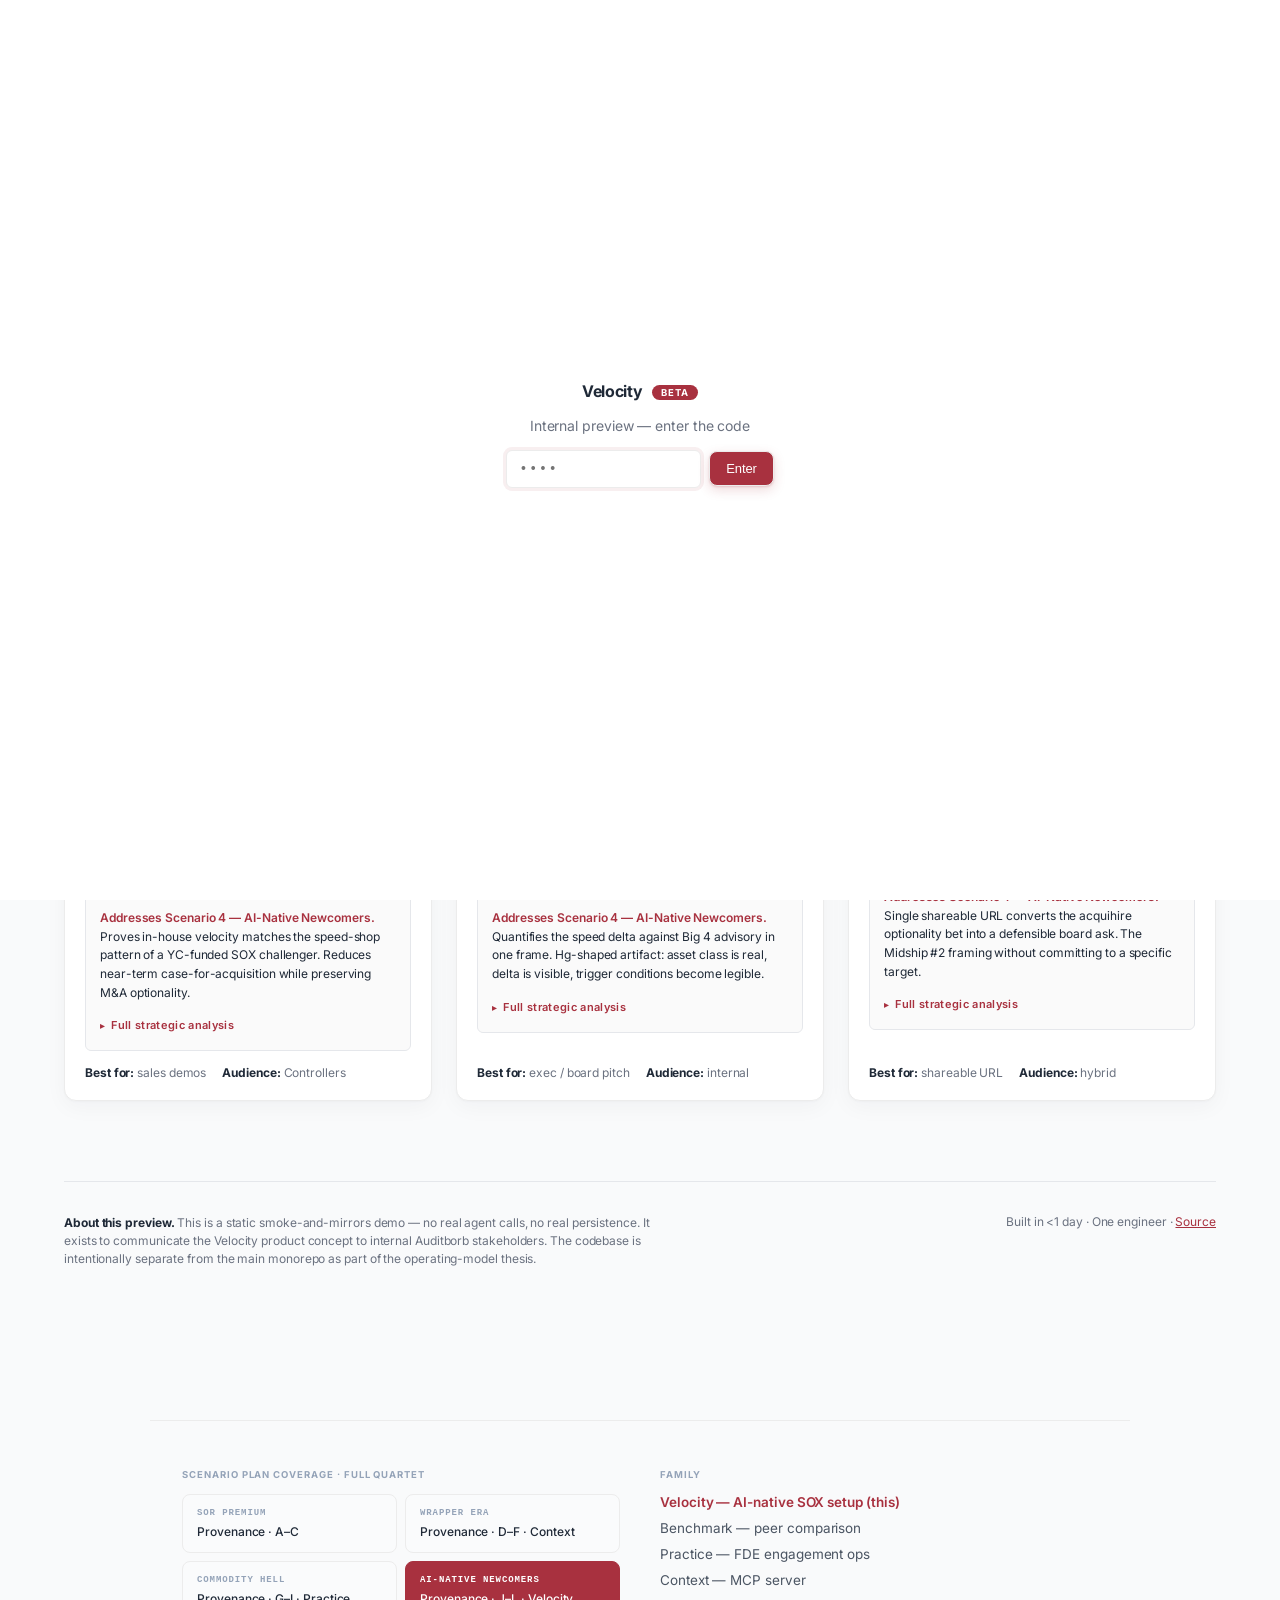
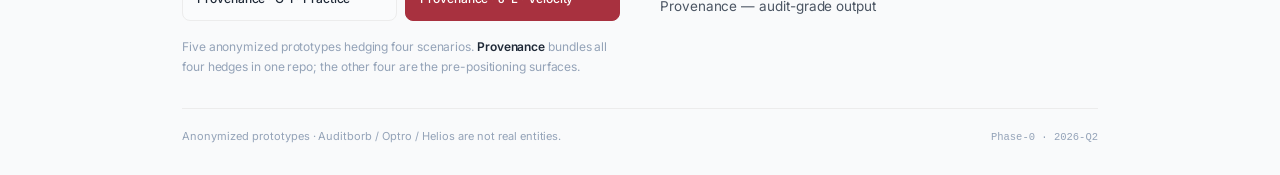
==== commit 8c909bf6: "Cache-bust stylesheet links — force fresh CSS load Adds ?v=20260513b to every stylesheet href across" ====
--- a/index.html
+++ b/index.html
@@ -8,7 +8,7 @@
   <link rel="preconnect" href="https://fonts.googleapis.com" />
   <link rel="preconnect" href="https://fonts.gstatic.com" crossorigin />
   <link href="https://fonts.googleapis.com/css2?family=Inter:wght@400;500;600;700&family=Source+Serif+4:wght@400;600&display=swap" rel="stylesheet" />
-  <link rel="stylesheet" href="shared.css" />
+  <link rel="stylesheet" href="shared.css?v=20260513b" />
   <style>
     /* Scenario hedge block */
     .scenario-block { margin: 4px 0 14px; padding: 12px 14px; background: #fafafa; border: 1px solid var(--border); border-radius: 6px; }
--- a/shared.css
+++ b/shared.css
@@ -202,3 +202,121 @@
   letter-spacing: -0.02em;
   font-size: 16px;
 }
+/* ==============================================================
+   DESIGN POLISH OVERLAY — modern minimalist tightening
+   Appended pass: type rendering, consistent borders + radii,
+   calmer chrome. Non-destructive — touches common selectors only.
+   ============================================================== */
+
+/* ----- Typography rendering ----- */
+html { -webkit-font-smoothing: antialiased; -moz-osx-font-smoothing: grayscale; text-rendering: optimizeLegibility; }
+body { letter-spacing: -0.005em; }
+h1, h2, h3, h4, h5 { letter-spacing: -0.018em; font-feature-settings: "ss01", "cv11"; }
+
+/* ----- Borders ----- */
+.card,
+[class*="-card"],
+section.card,
+div.card,
+button,
+.btn,
+input[type="text"],
+input[type="search"],
+input[type="password"],
+input[type="email"],
+input[type="number"],
+select,
+textarea,
+table,
+th, td,
+.panel,
+.tile,
+.stat,
+.row-card,
+.chip,
+.pill {
+  border-color: #ececec !important;
+}
+
+/* ----- Border radius scale ----- */
+button, .btn { border-radius: 8px; }
+input, select, textarea { border-radius: 8px; }
+.card, [class*="-card"], section.card, div.card, .panel, .tile, .stat, .row-card { border-radius: 12px; }
+.pill, .chip, [class*="pill"], [class*="badge"] { border-radius: 999px; }
+
+/* ----- Shadows ----- */
+.card, [class*="-card"], section.card, div.card, .panel, .tile, .stat {
+  box-shadow: 0 1px 2px rgba(15,23,42,0.025), 0 6px 20px rgba(15,23,42,0.035);
+}
+
+/* ----- Subtle hover lift on interactive cards/buttons ----- */
+.card, [class*="-card"], section.card, div.card, .btn, button {
+  transition: transform 0.18s ease, box-shadow 0.18s ease, border-color 0.18s ease, background-color 0.15s ease, color 0.15s ease;
+}
+
+/* ----- Headings: refined weight + spacing ----- */
+h1 { font-weight: 700; letter-spacing: -0.025em; line-height: 1.1; }
+h2 { font-weight: 700; letter-spacing: -0.022em; line-height: 1.2; }
+h3 { font-weight: 600; letter-spacing: -0.015em; line-height: 1.3; }
+h4 { font-weight: 600; letter-spacing: -0.005em; }
+
+/* ----- Tables ----- */
+table { border-collapse: collapse; }
+th { font-weight: 600; letter-spacing: 0.04em; font-size: 11px; text-transform: uppercase; color: #94a3b8; }
+td { font-size: 13px; line-height: 1.55; }
+
+/* ----- Links ----- */
+a { transition: color 0.15s ease; }
+
+/* ----- Inputs ----- */
+input, select, textarea {
+  outline: none;
+  transition: border-color 0.18s ease, box-shadow 0.18s ease;
+}
+input:focus, select:focus, textarea:focus {
+  border-color: #A8313F;
+  box-shadow: 0 0 0 3px rgba(168, 49, 63, 0.08);
+}
+
+/* ----- Code spans ----- */
+code, .code, .mono {
+  font-family: 'JetBrains Mono', ui-monospace, 'SF Mono', Menlo, monospace;
+  font-feature-settings: "ss01", "cv11";
+}
+
+/* ==============================================================
+   DEEP POLISH — velocity-borb signature components
+   ============================================================== */
+.brand { letter-spacing: -0.022em; }
+.beta-pill { font-size: 9.5px; letter-spacing: 0.1em; padding: 2px 9px; }
+.demo-nav { padding: 14px 28px; }
+.demo-nav a { font-size: 12.5px; letter-spacing: -0.005em; }
+
+/* Landing option cards (.opt-card lives in index.html inline styles too,
+   but if any class hits, refine it) */
+.card { box-shadow: 0 1px 2px rgba(15,23,42,0.025), 0 6px 22px rgba(15,23,42,0.04); }
+.card:hover { box-shadow: 0 4px 12px rgba(15,23,42,0.04), 0 16px 36px rgba(15,23,42,0.06); }
+
+/* Assumption / confidence chips: pill shape, lighter tone */
+.assumption-chip, .confidence-pill, .timer-pill, .pill {
+  padding: 3px 10px;
+  font-size: 11px;
+  letter-spacing: 0.02em;
+  font-weight: 600;
+}
+.confidence-pill { border-radius: 999px; }
+.conf-high { background: #f0faf4; color: #1a5d3a; }
+.conf-medium { background: #fff7e6; color: #92500e; }
+.conf-low { background: #fdf2f3; color: #9f1d2c; }
+
+/* Stepper refinement */
+.stepper { gap: 12px; }
+.stepper-dot {
+  width: 22px; height: 22px; border-radius: 50%;
+  font-size: 10.5px; font-weight: 700; letter-spacing: -0.005em;
+}
+
+/* Buttons: refined */
+.btn { padding: 9px 16px; font-size: 13px; letter-spacing: -0.005em; border-radius: 8px; font-weight: 500; }
+.btn-primary { box-shadow: 0 1px 2px rgba(168,49,63,0.18), 0 4px 12px rgba(168,49,63,0.18); }
+.btn-primary:hover { transform: translateY(-1px); box-shadow: 0 2px 4px rgba(168,49,63,0.22), 0 8px 20px rgba(168,49,63,0.24); }
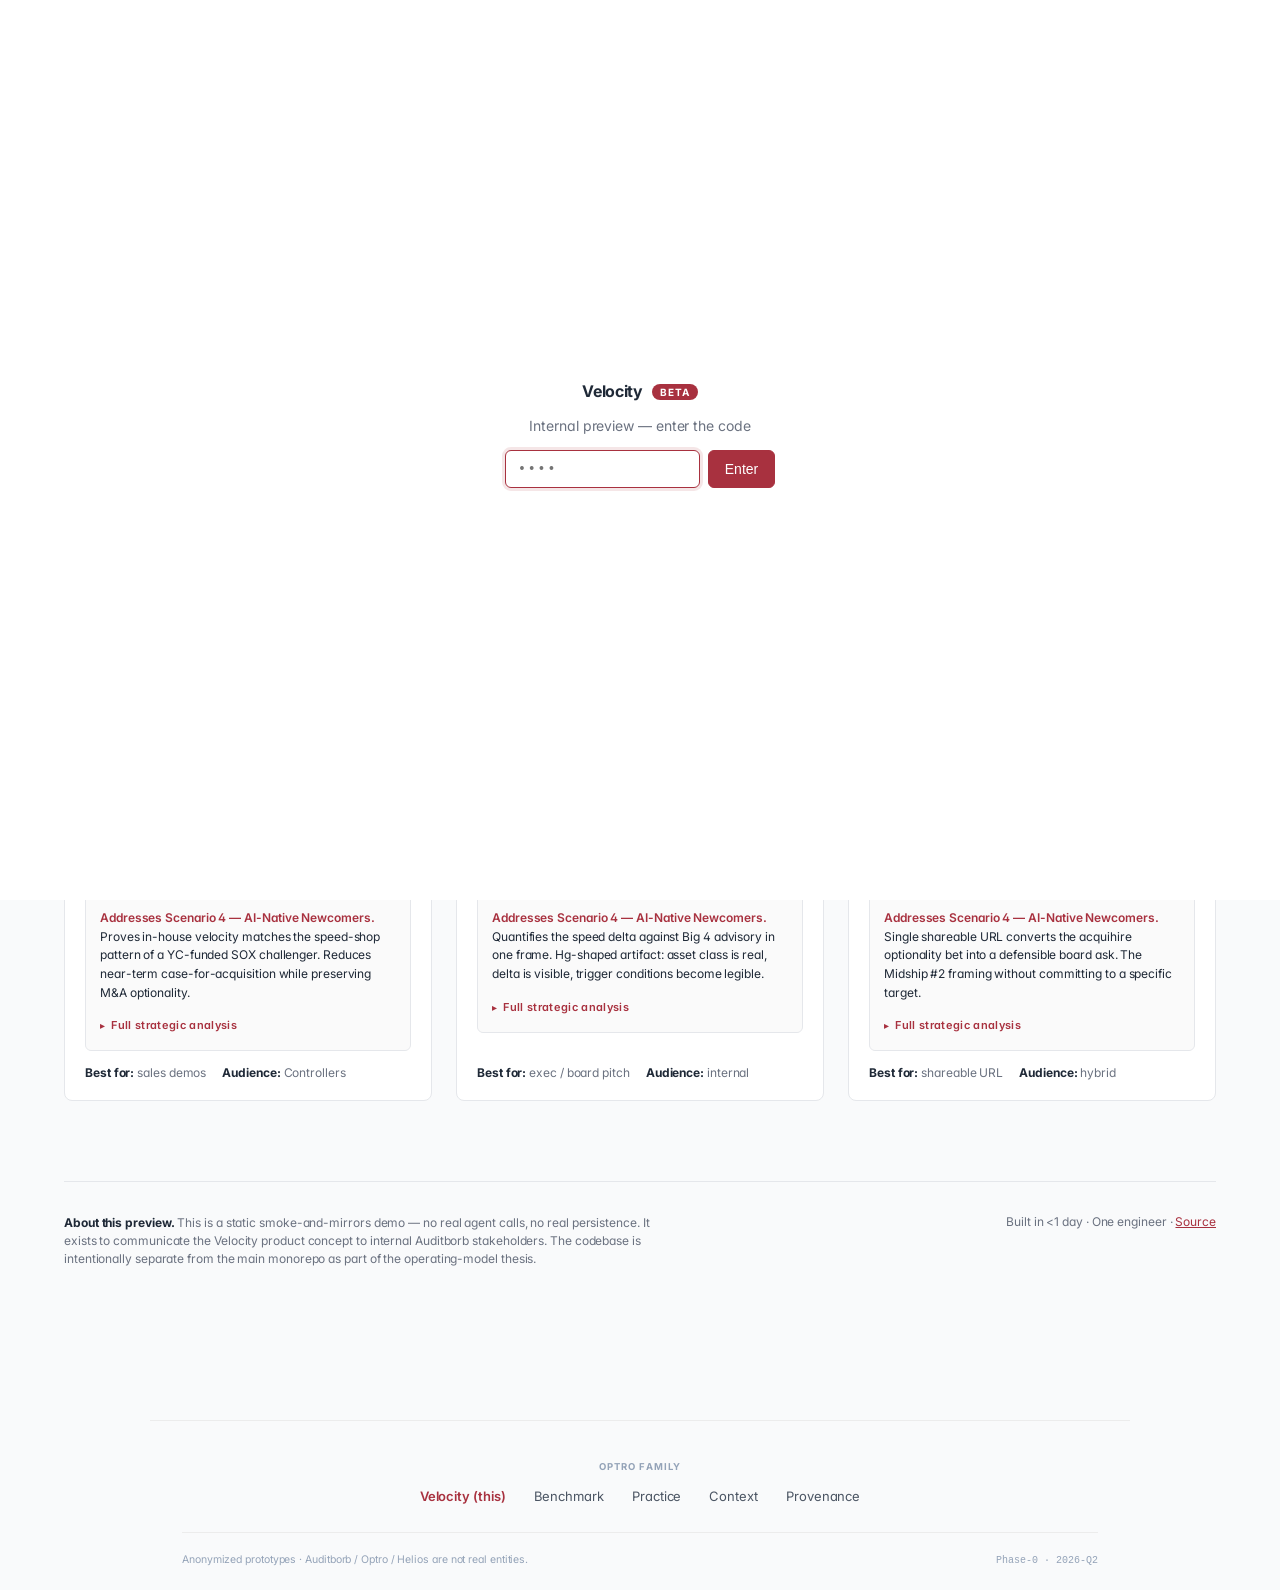
==== commit e16d1dcd: "Drop scenario plan coverage column from footer — family links only The "Scenario plan coverage · ful" ====
--- a/index.html
+++ b/index.html
@@ -335,50 +335,28 @@
 
   <script src="shared.js"></script>
   <script>injectGate();</script>
-<!-- ===== Optro family footer · drop-in v2 (polished) ===== -->
+<!-- ===== Optro family footer · drop-in v3 (family-only) ===== -->
 <div class="optro-family-footer" data-self="velocity">
   <style>
-    .optro-family-footer { max-width: 980px; margin: 88px auto 0; padding: 48px 32px 32px; border-top: 1px solid #ececec; font-family: 'Inter', system-ui, -apple-system, sans-serif; color: #6b7280; -webkit-font-smoothing: antialiased; }
-    .optro-family-footer .off-grid { display: grid; grid-template-columns: 1fr 1fr; gap: 40px; align-items: start; }
-    @media (max-width: 720px) { .optro-family-footer .off-grid { grid-template-columns: 1fr; gap: 28px; } }
-    .optro-family-footer h4 { font-size: 9.5px; font-weight: 700; color: #94a3b8; text-transform: uppercase; letter-spacing: 0.1em; margin: 0 0 14px; }
-    .optro-family-footer .off-map { display: grid; grid-template-columns: repeat(2, 1fr); gap: 8px; }
-    .optro-family-footer .off-cell { padding: 12px 14px; background: #fafbfc; border: 1px solid #ececec; border-radius: 8px; font-size: 11px; line-height: 1.4; transition: transform 0.18s ease; }
-    .optro-family-footer .off-cell .off-tag { font-family: 'JetBrains Mono', ui-monospace, monospace; font-size: 9px; font-weight: 700; color: #94a3b8; letter-spacing: 0.1em; text-transform: uppercase; }
-    .optro-family-footer .off-cell .off-name { color: #1f2937; margin-top: 4px; font-weight: 500; font-size: 12px; letter-spacing: -0.005em; }
-    .optro-family-footer .off-cell.active { background: #A8313F; border-color: #A8313F; }
-    .optro-family-footer .off-cell.active .off-tag, .optro-family-footer .off-cell.active .off-name { color: white; }
-    .optro-family-footer .off-coverage { font-size: 12px; color: #94a3b8; line-height: 1.65; margin-top: 16px; max-width: 460px; }
-    .optro-family-footer .off-coverage strong { color: #1f2937; font-weight: 600; }
-    .optro-family-footer .off-links { display: flex; flex-direction: column; gap: 10px; font-size: 13.5px; }
+    .optro-family-footer { max-width: 980px; margin: 88px auto 0; padding: 40px 32px 24px; border-top: 1px solid #ececec; font-family: 'Inter', system-ui, -apple-system, sans-serif; color: #6b7280; -webkit-font-smoothing: antialiased; }
+    .optro-family-footer .off-block { display: flex; flex-direction: column; align-items: center; text-align: center; gap: 16px; }
+    .optro-family-footer h4 { font-size: 9.5px; font-weight: 700; color: #94a3b8; text-transform: uppercase; letter-spacing: 0.12em; margin: 0; }
+    .optro-family-footer .off-links { display: flex; flex-wrap: wrap; justify-content: center; gap: 8px 28px; font-size: 13px; }
     .optro-family-footer .off-links a { color: #4b5563; text-decoration: none; letter-spacing: -0.005em; transition: color 0.15s ease; }
     .optro-family-footer .off-links a:hover { color: #1f2937; }
-    .optro-family-footer .off-links .off-self { color: #A8313F; font-weight: 600; letter-spacing: -0.005em; }
-    .optro-family-footer .off-fineprint { margin-top: 32px; padding-top: 20px; border-top: 1px solid #ececec; display: flex; justify-content: space-between; gap: 16px; font-size: 11px; color: #94a3b8; letter-spacing: -0.002em; }
-    .optro-family-footer .off-fineprint code { font-family: 'JetBrains Mono', ui-monospace, monospace; font-size: 10.5px; letter-spacing: 0; }
+    .optro-family-footer .off-links .off-self { color: #A8313F; font-weight: 600; }
+    .optro-family-footer .off-fineprint { margin-top: 28px; padding-top: 20px; border-top: 1px solid #ececec; display: flex; justify-content: space-between; gap: 16px; font-size: 10.5px; color: #94a3b8; }
+    .optro-family-footer .off-fineprint code { font-family: 'JetBrains Mono', ui-monospace, monospace; font-size: 10px; letter-spacing: 0; }
+    @media (max-width: 600px) { .optro-family-footer .off-fineprint { flex-direction: column; gap: 6px; text-align: center; } }
   </style>
-  <div class="off-grid">
-    <div>
-      <h4>Scenario plan coverage · full quartet</h4>
-      <div class="off-map">
-        <div class="off-cell" data-scenario="sor"><div class="off-tag">SoR Premium</div><div class="off-name">Provenance · A–C</div></div>
-        <div class="off-cell" data-scenario="wrapper"><div class="off-tag">Wrapper Era</div><div class="off-name">Provenance · D–F · Context</div></div>
-        <div class="off-cell" data-scenario="commodity"><div class="off-tag">Commodity Hell</div><div class="off-name">Provenance · G–I · Practice</div></div>
-        <div class="off-cell" data-scenario="newcomers"><div class="off-tag">AI-Native Newcomers</div><div class="off-name">Provenance · J–L · Velocity</div></div>
-      </div>
-      <div class="off-coverage">
-        Five anonymized prototypes hedging four scenarios. <strong>Provenance</strong> bundles all four hedges in one repo; the other four are the pre-positioning surfaces.
-      </div>
-    </div>
-    <div>
-      <h4>Family</h4>
-      <div class="off-links">
-        <a href="https://sandersonboard.github.io/velocity-borb/"   data-key="velocity">Velocity — AI-native SOX setup</a>
-        <a href="https://sandersonboard.github.io/benchmark-borb/"  data-key="benchmark">Benchmark — peer comparison</a>
-        <a href="https://sandersonboard.github.io/practice-borb/"   data-key="practice">Practice — FDE engagement ops</a>
-        <a href="https://sandersonboard.github.io/context-borb/"    data-key="context">Context — MCP server</a>
-        <a href="https://sandersonboard.github.io/provenance-borb/" data-key="provenance">Provenance — audit-grade output</a>
-      </div>
+  <div class="off-block">
+    <h4>Optro family</h4>
+    <div class="off-links">
+      <a href="https://sandersonboard.github.io/velocity-borb/"   data-key="velocity">Velocity</a>
+      <a href="https://sandersonboard.github.io/benchmark-borb/"  data-key="benchmark">Benchmark</a>
+      <a href="https://sandersonboard.github.io/practice-borb/"   data-key="practice">Practice</a>
+      <a href="https://sandersonboard.github.io/context-borb/"    data-key="context">Context</a>
+      <a href="https://sandersonboard.github.io/provenance-borb/" data-key="provenance">Provenance</a>
     </div>
   </div>
   <div class="off-fineprint">
@@ -389,14 +367,6 @@
     (function () {
       var root = document.currentScript.closest('.optro-family-footer');
       var self = root.getAttribute('data-self');
-      var scenarioByKey = { velocity: 'newcomers', benchmark: 'sor', practice: 'commodity', context: 'wrapper', provenance: 'all' };
-      var cells = root.querySelectorAll('.off-cell');
-      if (self === 'provenance') {
-        cells.forEach(function (c) { c.classList.add('active'); });
-      } else {
-        var s = scenarioByKey[self];
-        cells.forEach(function (c) { if (c.getAttribute('data-scenario') === s) c.classList.add('active'); });
-      }
       var links = root.querySelectorAll('.off-links a');
       links.forEach(function (a) {
         if (a.getAttribute('data-key') === self) {
--- a/shared.css
+++ b/shared.css
@@ -202,121 +202,63 @@
   letter-spacing: -0.02em;
   font-size: 16px;
 }
-/* ==============================================================
-   DESIGN POLISH OVERLAY — modern minimalist tightening
-   Appended pass: type rendering, consistent borders + radii,
-   calmer chrome. Non-destructive — touches common selectors only.
-   ============================================================== */
-
-/* ----- Typography rendering ----- */
-html { -webkit-font-smoothing: antialiased; -moz-osx-font-smoothing: grayscale; text-rendering: optimizeLegibility; }
-body { letter-spacing: -0.005em; }
-h1, h2, h3, h4, h5 { letter-spacing: -0.018em; font-feature-settings: "ss01", "cv11"; }
-
-/* ----- Borders ----- */
-.card,
-[class*="-card"],
-section.card,
-div.card,
-button,
-.btn,
-input[type="text"],
-input[type="search"],
-input[type="password"],
-input[type="email"],
-input[type="number"],
-select,
-textarea,
-table,
-th, td,
-.panel,
-.tile,
-.stat,
-.row-card,
-.chip,
-.pill {
-  border-color: #ececec !important;
-}
-
-/* ----- Border radius scale ----- */
-button, .btn { border-radius: 8px; }
-input, select, textarea { border-radius: 8px; }
-.card, [class*="-card"], section.card, div.card, .panel, .tile, .stat, .row-card { border-radius: 12px; }
-.pill, .chip, [class*="pill"], [class*="badge"] { border-radius: 999px; }
-
-/* ----- Shadows ----- */
-.card, [class*="-card"], section.card, div.card, .panel, .tile, .stat {
-  box-shadow: 0 1px 2px rgba(15,23,42,0.025), 0 6px 20px rgba(15,23,42,0.035);
-}
-
-/* ----- Subtle hover lift on interactive cards/buttons ----- */
-.card, [class*="-card"], section.card, div.card, .btn, button {
-  transition: transform 0.18s ease, box-shadow 0.18s ease, border-color 0.18s ease, background-color 0.15s ease, color 0.15s ease;
-}
-
-/* ----- Headings: refined weight + spacing ----- */
-h1 { font-weight: 700; letter-spacing: -0.025em; line-height: 1.1; }
-h2 { font-weight: 700; letter-spacing: -0.022em; line-height: 1.2; }
-h3 { font-weight: 600; letter-spacing: -0.015em; line-height: 1.3; }
-h4 { font-weight: 600; letter-spacing: -0.005em; }
-
-/* ----- Tables ----- */
-table { border-collapse: collapse; }
-th { font-weight: 600; letter-spacing: 0.04em; font-size: 11px; text-transform: uppercase; color: #94a3b8; }
-td { font-size: 13px; line-height: 1.55; }
-
-/* ----- Links ----- */
-a { transition: color 0.15s ease; }
-
-/* ----- Inputs ----- */
-input, select, textarea {
+
+/* ============================================================
+   REFINED POLISH — single layer, modern-minimalist quality
+   Replaces all prior polish iterations. Scoped, non-destructive,
+   focused on type rendering, focus rings, and transition easing.
+   No universal border overrides. No layered shadows. No heavy
+   chrome. Inspired by Harvey / Linear / Vercel design vocabulary.
+   ============================================================ */
+
+html {
+  -webkit-font-smoothing: antialiased;
+  -moz-osx-font-smoothing: grayscale;
+  text-rendering: optimizeLegibility;
+}
+
+body {
+  font-feature-settings: "ss01", "cv11", "cv02";
+  letter-spacing: -0.005em;
+}
+
+h1, h2, h3, h4, h5, h6 {
+  font-feature-settings: "ss01", "cv11", "cv02";
+  letter-spacing: -0.022em;
+  font-weight: 600;
+}
+
+h1 { line-height: 1.08; }
+h2 { line-height: 1.2; }
+h3 { line-height: 1.3; }
+
+/* Subtle focus rings on interactive elements only */
+*:focus { outline: none; }
+input:focus-visible,
+select:focus-visible,
+textarea:focus-visible,
+button:focus-visible {
   outline: none;
-  transition: border-color 0.18s ease, box-shadow 0.18s ease;
-}
-input:focus, select:focus, textarea:focus {
-  border-color: #A8313F;
-  box-shadow: 0 0 0 3px rgba(168, 49, 63, 0.08);
-}
-
-/* ----- Code spans ----- */
-code, .code, .mono {
-  font-family: 'JetBrains Mono', ui-monospace, 'SF Mono', Menlo, monospace;
-  font-feature-settings: "ss01", "cv11";
-}
-
-/* ==============================================================
-   DEEP POLISH — velocity-borb signature components
-   ============================================================== */
-.brand { letter-spacing: -0.022em; }
-.beta-pill { font-size: 9.5px; letter-spacing: 0.1em; padding: 2px 9px; }
-.demo-nav { padding: 14px 28px; }
-.demo-nav a { font-size: 12.5px; letter-spacing: -0.005em; }
-
-/* Landing option cards (.opt-card lives in index.html inline styles too,
-   but if any class hits, refine it) */
-.card { box-shadow: 0 1px 2px rgba(15,23,42,0.025), 0 6px 22px rgba(15,23,42,0.04); }
-.card:hover { box-shadow: 0 4px 12px rgba(15,23,42,0.04), 0 16px 36px rgba(15,23,42,0.06); }
-
-/* Assumption / confidence chips: pill shape, lighter tone */
-.assumption-chip, .confidence-pill, .timer-pill, .pill {
-  padding: 3px 10px;
-  font-size: 11px;
-  letter-spacing: 0.02em;
-  font-weight: 600;
-}
-.confidence-pill { border-radius: 999px; }
-.conf-high { background: #f0faf4; color: #1a5d3a; }
-.conf-medium { background: #fff7e6; color: #92500e; }
-.conf-low { background: #fdf2f3; color: #9f1d2c; }
-
-/* Stepper refinement */
-.stepper { gap: 12px; }
-.stepper-dot {
-  width: 22px; height: 22px; border-radius: 50%;
-  font-size: 10.5px; font-weight: 700; letter-spacing: -0.005em;
-}
-
-/* Buttons: refined */
-.btn { padding: 9px 16px; font-size: 13px; letter-spacing: -0.005em; border-radius: 8px; font-weight: 500; }
-.btn-primary { box-shadow: 0 1px 2px rgba(168,49,63,0.18), 0 4px 12px rgba(168,49,63,0.18); }
-.btn-primary:hover { transform: translateY(-1px); box-shadow: 0 2px 4px rgba(168,49,63,0.22), 0 8px 20px rgba(168,49,63,0.24); }
+  box-shadow: 0 0 0 3px rgba(168, 49, 63, 0.12);
+}
+a:focus-visible {
+  outline: 2px solid rgba(168, 49, 63, 0.35);
+  outline-offset: 2px;
+  border-radius: 2px;
+}
+
+/* Mono ligatures on code */
+code, kbd, samp, pre,
+.mono, [class*="mono"], [class*="-mono"] {
+  font-feature-settings: "ss01", "cv01", "cv02", "cv11";
+}
+
+/* Smoother default easing on every transition */
+* {
+  transition-timing-function: cubic-bezier(0.4, 0, 0.2, 1);
+}
+
+/* Disable text-selection highlight on interactive nav chrome */
+nav, button, .btn, [role="button"] {
+  -webkit-tap-highlight-color: transparent;
+}
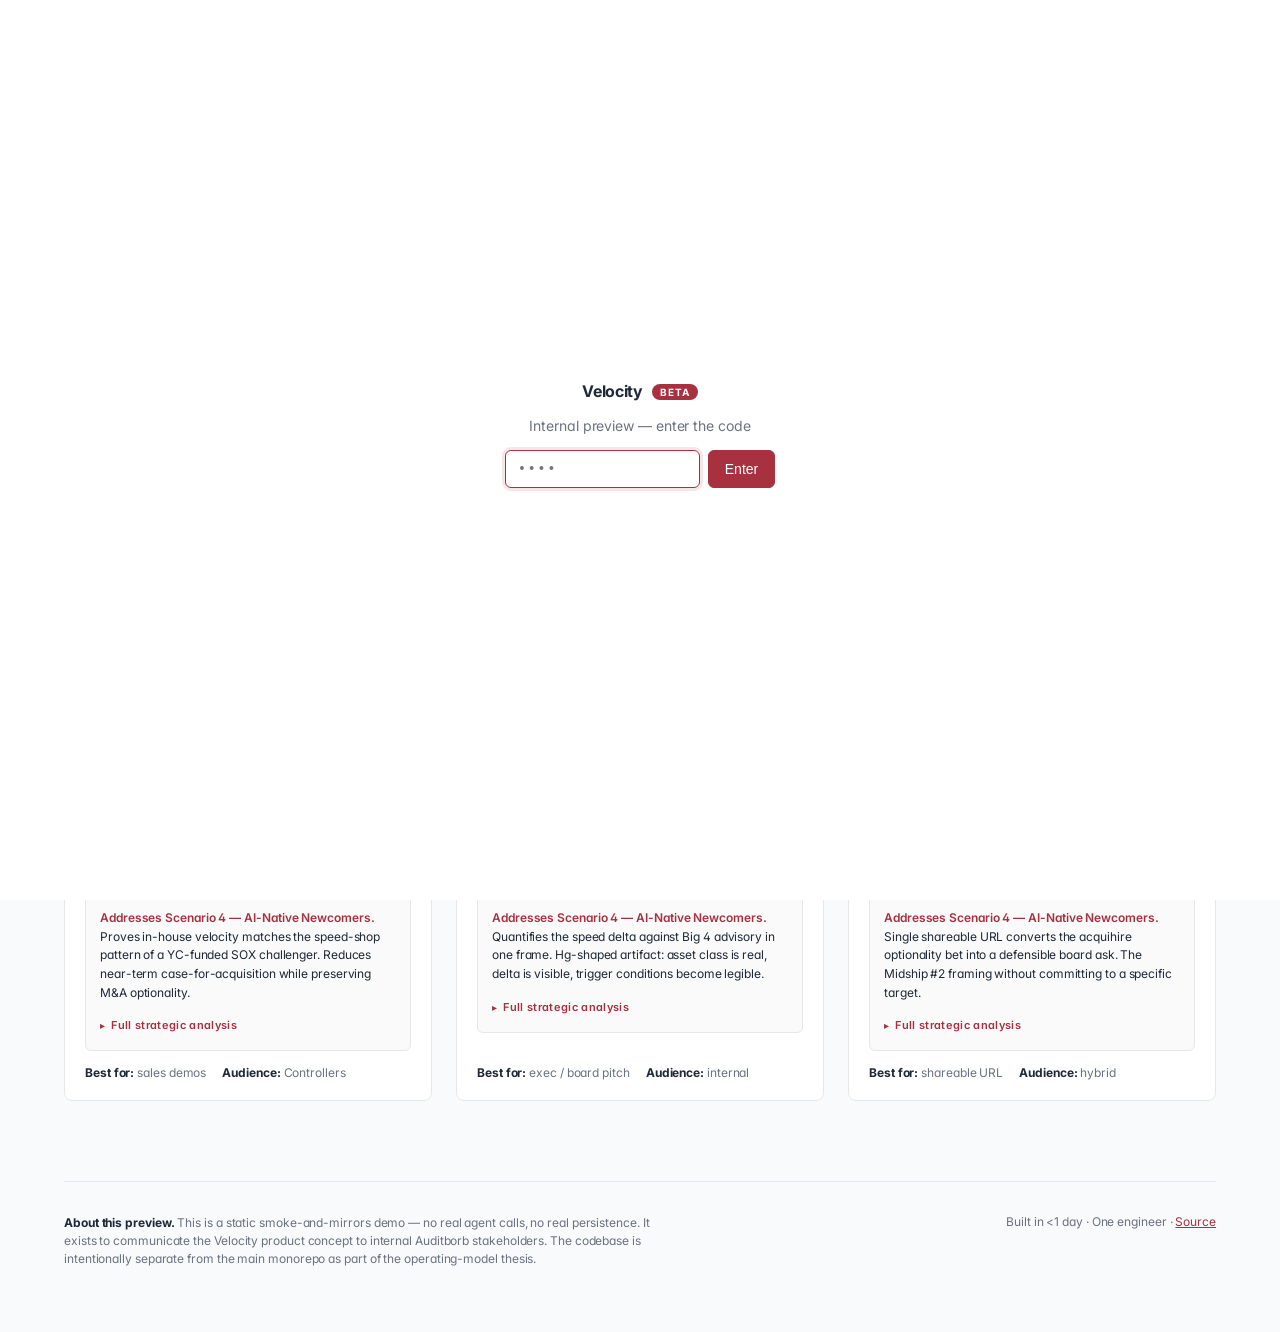
==== commit cfa0ffbe: "Strip footer below option cards Removes the optro-family-footer block from the landing entirely. Pag" ====
--- a/index.html
+++ b/index.html
@@ -335,50 +335,5 @@
 
   <script src="shared.js"></script>
   <script>injectGate();</script>
-<!-- ===== Optro family footer · drop-in v3 (family-only) ===== -->
-<div class="optro-family-footer" data-self="velocity">
-  <style>
-    .optro-family-footer { max-width: 980px; margin: 88px auto 0; padding: 40px 32px 24px; border-top: 1px solid #ececec; font-family: 'Inter', system-ui, -apple-system, sans-serif; color: #6b7280; -webkit-font-smoothing: antialiased; }
-    .optro-family-footer .off-block { display: flex; flex-direction: column; align-items: center; text-align: center; gap: 16px; }
-    .optro-family-footer h4 { font-size: 9.5px; font-weight: 700; color: #94a3b8; text-transform: uppercase; letter-spacing: 0.12em; margin: 0; }
-    .optro-family-footer .off-links { display: flex; flex-wrap: wrap; justify-content: center; gap: 8px 28px; font-size: 13px; }
-    .optro-family-footer .off-links a { color: #4b5563; text-decoration: none; letter-spacing: -0.005em; transition: color 0.15s ease; }
-    .optro-family-footer .off-links a:hover { color: #1f2937; }
-    .optro-family-footer .off-links .off-self { color: #A8313F; font-weight: 600; }
-    .optro-family-footer .off-fineprint { margin-top: 28px; padding-top: 20px; border-top: 1px solid #ececec; display: flex; justify-content: space-between; gap: 16px; font-size: 10.5px; color: #94a3b8; }
-    .optro-family-footer .off-fineprint code { font-family: 'JetBrains Mono', ui-monospace, monospace; font-size: 10px; letter-spacing: 0; }
-    @media (max-width: 600px) { .optro-family-footer .off-fineprint { flex-direction: column; gap: 6px; text-align: center; } }
-  </style>
-  <div class="off-block">
-    <h4>Optro family</h4>
-    <div class="off-links">
-      <a href="https://sandersonboard.github.io/velocity-borb/"   data-key="velocity">Velocity</a>
-      <a href="https://sandersonboard.github.io/benchmark-borb/"  data-key="benchmark">Benchmark</a>
-      <a href="https://sandersonboard.github.io/practice-borb/"   data-key="practice">Practice</a>
-      <a href="https://sandersonboard.github.io/context-borb/"    data-key="context">Context</a>
-      <a href="https://sandersonboard.github.io/provenance-borb/" data-key="provenance">Provenance</a>
-    </div>
-  </div>
-  <div class="off-fineprint">
-    <span>Anonymized prototypes · Auditborb / Optro / Helios are not real entities.</span>
-    <span><code>Phase-0 · 2026-Q2</code></span>
-  </div>
-  <script>
-    (function () {
-      var root = document.currentScript.closest('.optro-family-footer');
-      var self = root.getAttribute('data-self');
-      var links = root.querySelectorAll('.off-links a');
-      links.forEach(function (a) {
-        if (a.getAttribute('data-key') === self) {
-          var span = document.createElement('span');
-          span.className = 'off-self';
-          span.textContent = a.textContent + ' (this)';
-          a.replaceWith(span);
-        }
-      });
-    })();
-  </script>
-</div>
-
 </body>
 </html>
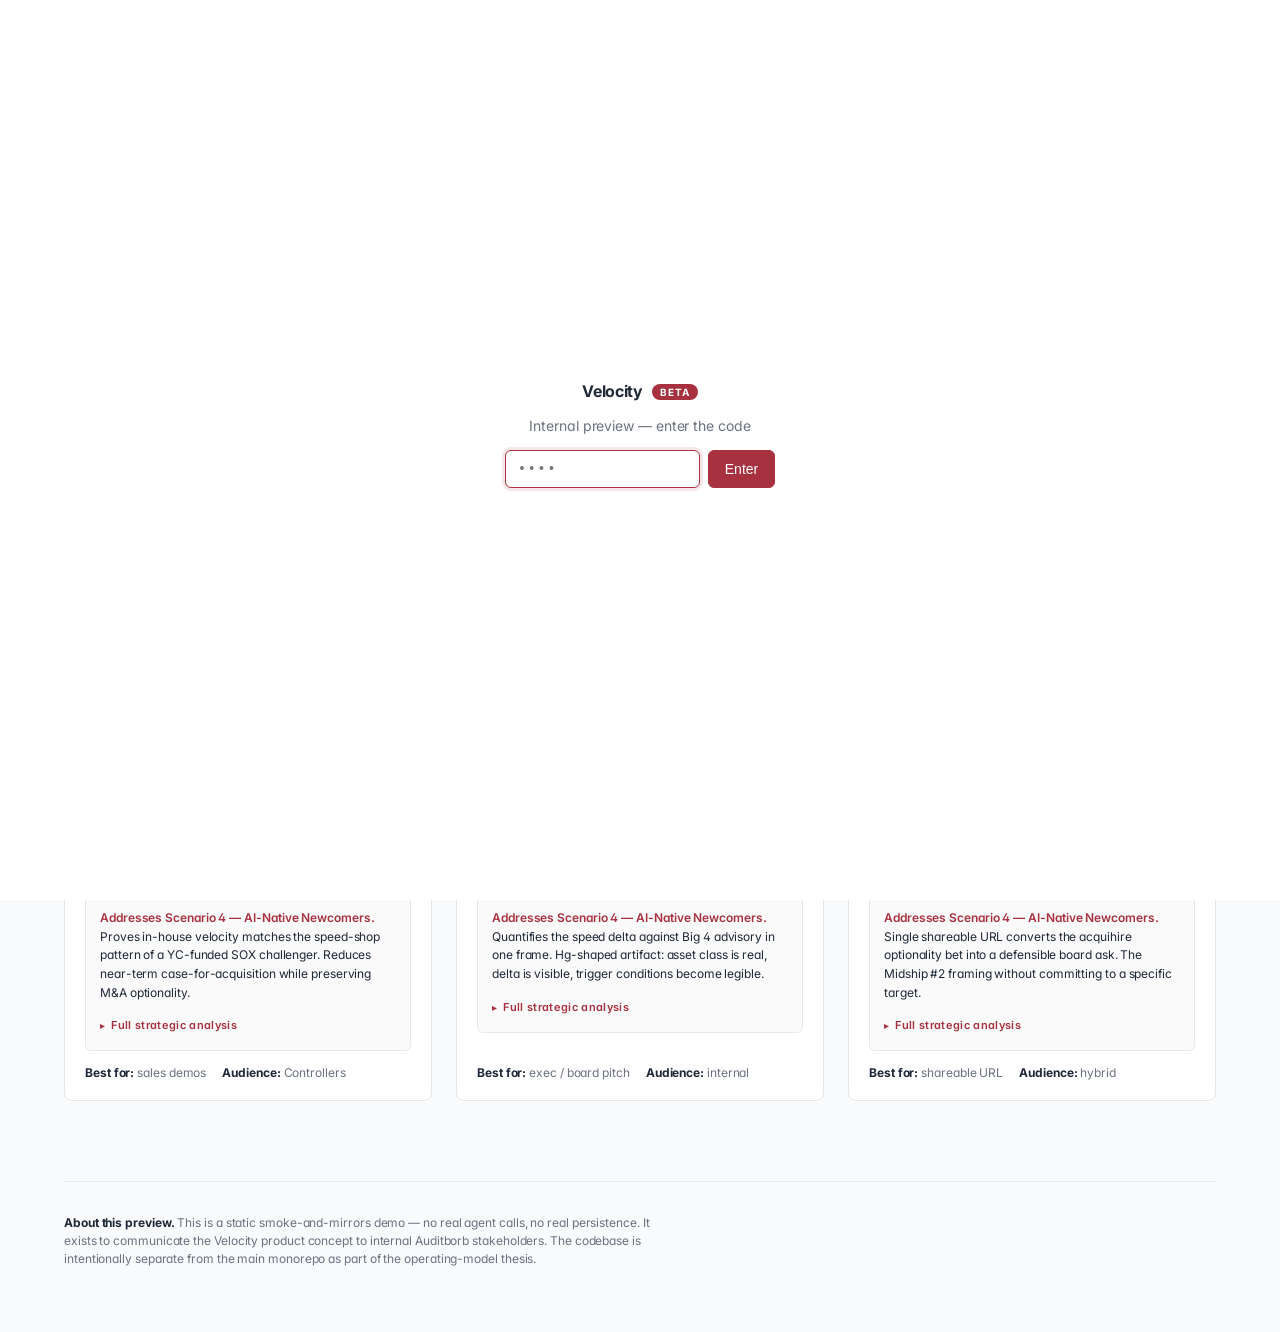
==== commit 87ee6682: "Remove "Built in <1 day · One engineer · Source" credit footers Strips the small credit line from in" ====
--- a/index.html
+++ b/index.html
@@ -327,9 +327,6 @@
         <strong style="color: var(--ink);">About this preview.</strong>
         This is a static smoke-and-mirrors demo — no real agent calls, no real persistence. It exists to communicate the Velocity product concept to internal Auditborb stakeholders. The codebase is intentionally separate from the main monorepo as part of the operating-model thesis.
       </div>
-      <div style="font-size: 12px; color: var(--muted);">
-        Built in &lt;1 day · One engineer · <a href="#" style="color: var(--accent);">Source</a>
-      </div>
     </footer>
   </main>
 
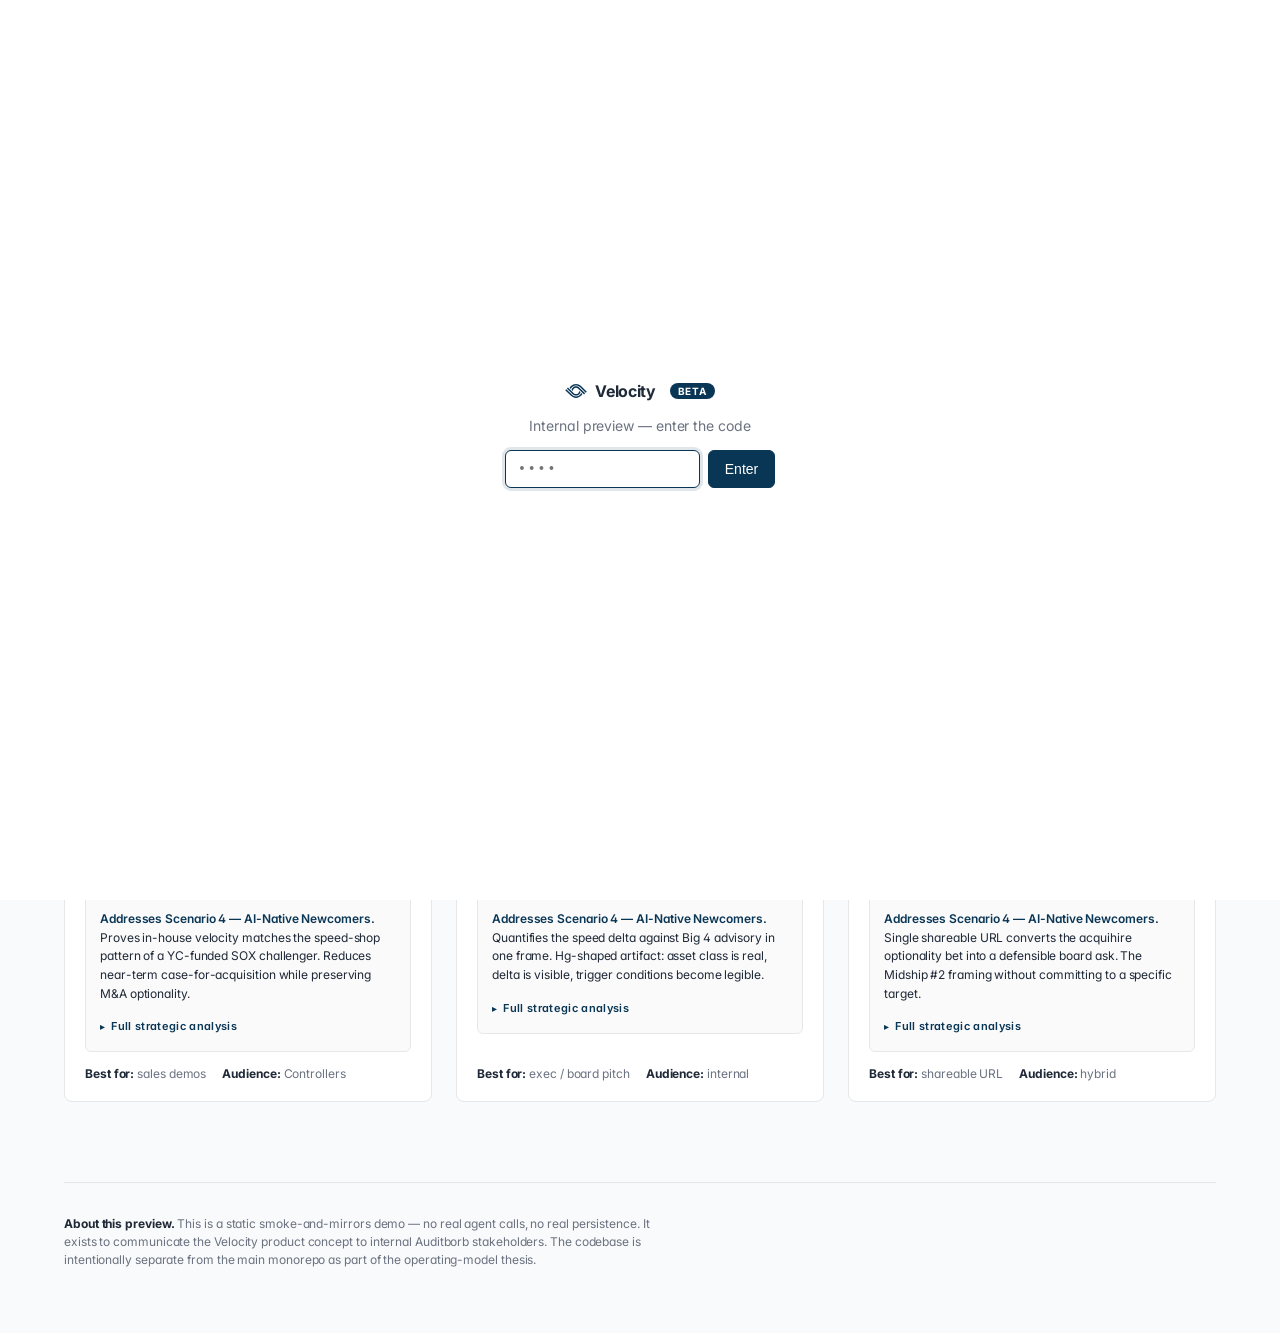
==== commit c64519e6: "Apply Optro navy brand: flip accent #A8313F → #0A3655, add orbital mark in topbar Swap the burgundy " ====
--- a/index.html
+++ b/index.html
@@ -8,7 +8,7 @@
   <link rel="preconnect" href="https://fonts.googleapis.com" />
   <link rel="preconnect" href="https://fonts.gstatic.com" crossorigin />
   <link href="https://fonts.googleapis.com/css2?family=Inter:wght@400;500;600;700&family=Source+Serif+4:wght@400;600&display=swap" rel="stylesheet" />
-  <link rel="stylesheet" href="shared.css?v=20260513b" />
+  <link rel="stylesheet" href="shared.css?v=20260513i" />
   <style>
     /* Scenario hedge block */
     .scenario-block { margin: 4px 0 14px; padding: 12px 14px; background: #fafafa; border: 1px solid var(--border); border-radius: 6px; }
@@ -32,7 +32,7 @@
     .scenario-deep summary::-webkit-details-marker { display: none; }
     .scenario-deep summary::before { content: '▸'; font-size: 10px; transition: transform 0.15s; }
     .scenario-deep[open] summary::before { transform: rotate(90deg); }
-    .scenario-deep summary:hover { background: rgba(168, 49, 63, 0.06); }
+    .scenario-deep summary:hover { background: rgba(10, 54, 85, 0.06); }
     .scenario-deep-body { margin-top: 10px; padding: 12px 14px; background: white; border: 1px solid var(--border); border-radius: 5px; }
     .sd-section { margin-bottom: 14px; }
     .sd-section:last-child { margin-bottom: 0; }
--- a/shared.css
+++ b/shared.css
@@ -1,6 +1,10 @@
 /* Velocity demo — shared styles */
 :root {
-  --accent: #A8313F;
+  --accent: #0A3655;
+  --accent-dark: #072540;
+  --accent-light: #eef4f9;
+  --alert: #A8313F;
+  --alert-light: #fef2f2;
   --ink: #1f2937;
   --muted: #6b7280;
   --border: #e5e7eb;
@@ -36,7 +40,7 @@
 
 .accent { color: var(--accent); }
 .bg-accent { background: var(--accent); color: white; }
-.bg-accent:hover { background: #8e2734; }
+.bg-accent:hover { background: var(--accent-dark); }
 
 .card {
   background: var(--card);
@@ -65,7 +69,7 @@
   color: white;
   border-color: var(--accent);
 }
-.btn-primary:hover { background: #8e2734; }
+.btn-primary:hover { background: var(--accent-dark); }
 .btn-primary:disabled {
   background: #d1d5db;
   border-color: #d1d5db;
@@ -201,6 +205,23 @@
   font-weight: 700;
   letter-spacing: -0.02em;
   font-size: 16px;
+  display: inline-flex;
+  align-items: center;
+  gap: 8px;
+}
+.brand::before {
+  content: '';
+  width: 22px;
+  height: 14px;
+  background: url("optro-mark.svg") center/contain no-repeat;
+  display: inline-block;
+  flex-shrink: 0;
+}
+.pip {
+  width: 28px;
+  height: 18px;
+  background: url("optro-mark.svg") center/contain no-repeat;
+  display: inline-block;
 }
 
 /* ============================================================
@@ -239,10 +260,10 @@
 textarea:focus-visible,
 button:focus-visible {
   outline: none;
-  box-shadow: 0 0 0 3px rgba(168, 49, 63, 0.12);
+  box-shadow: 0 0 0 3px rgba(10, 54, 85, 0.12);
 }
 a:focus-visible {
-  outline: 2px solid rgba(168, 49, 63, 0.35);
+  outline: 2px solid rgba(10, 54, 85, 0.35);
   outline-offset: 2px;
   border-radius: 2px;
 }
